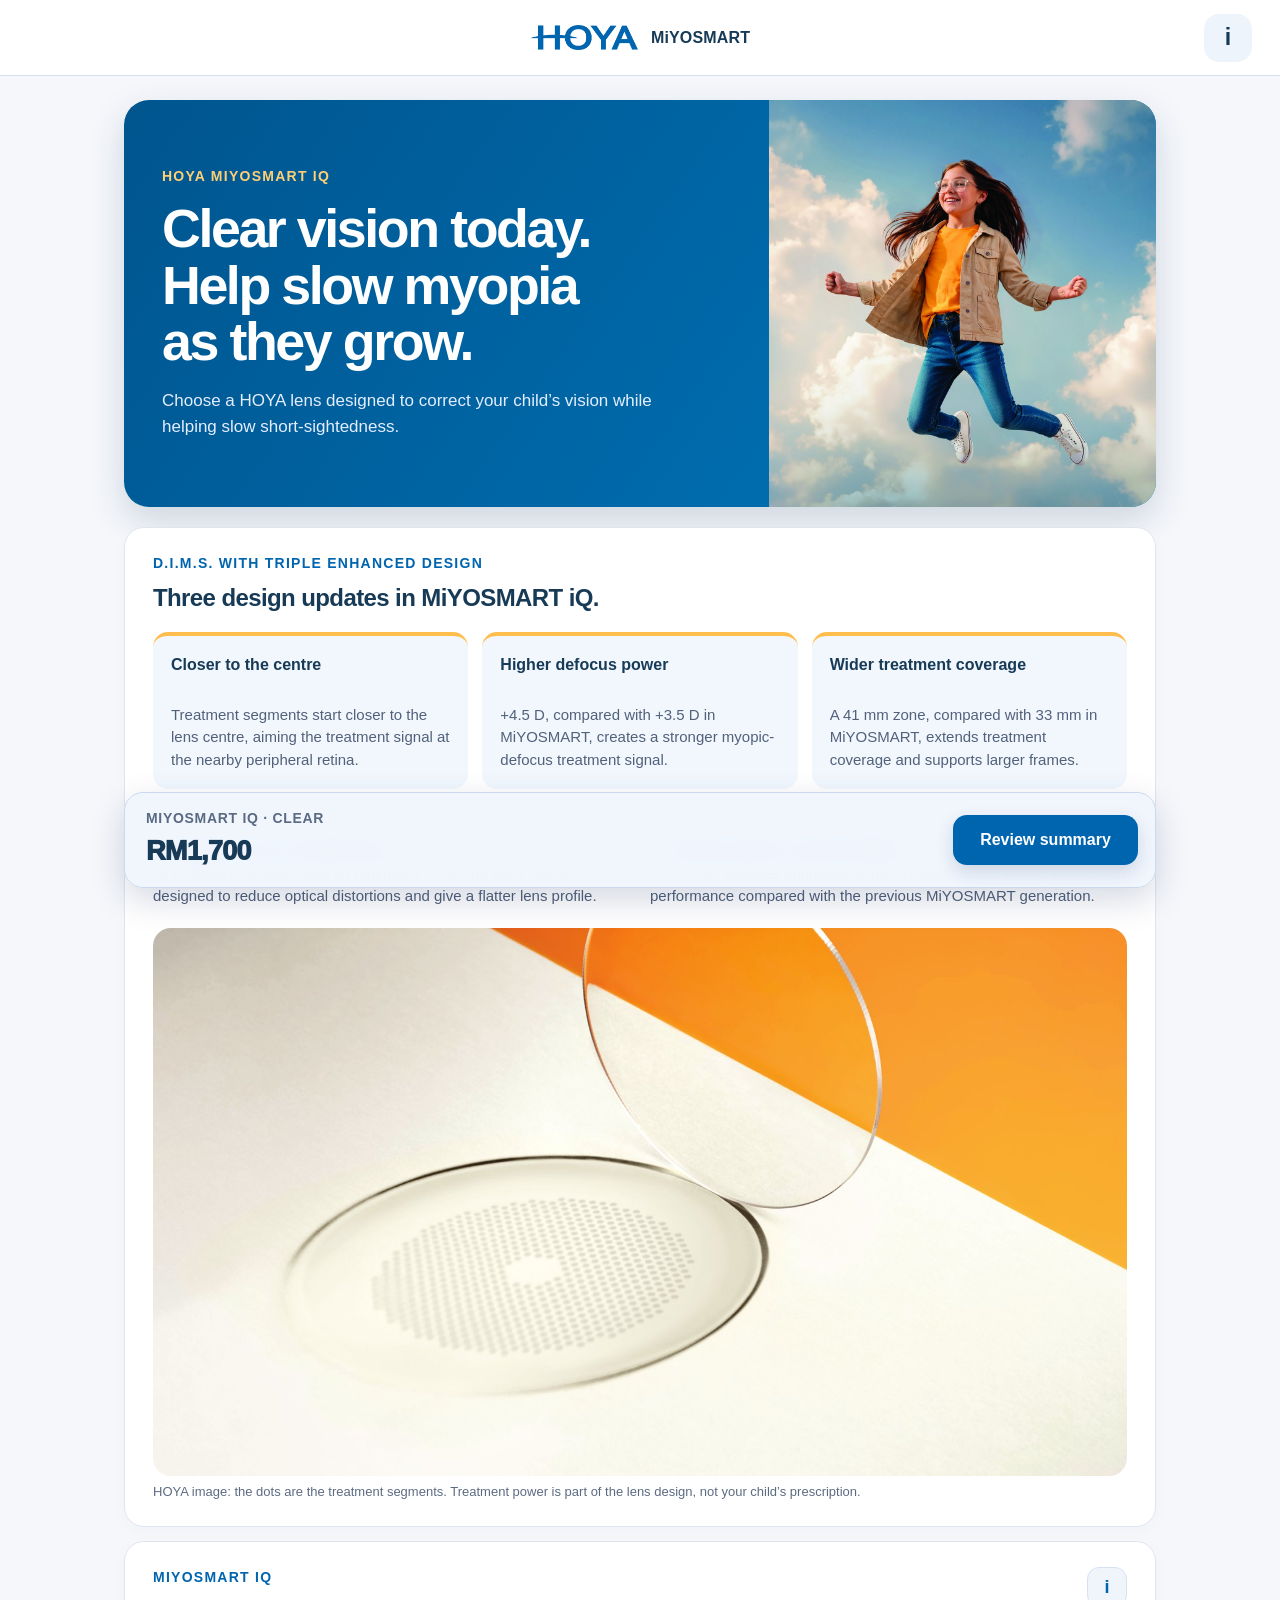
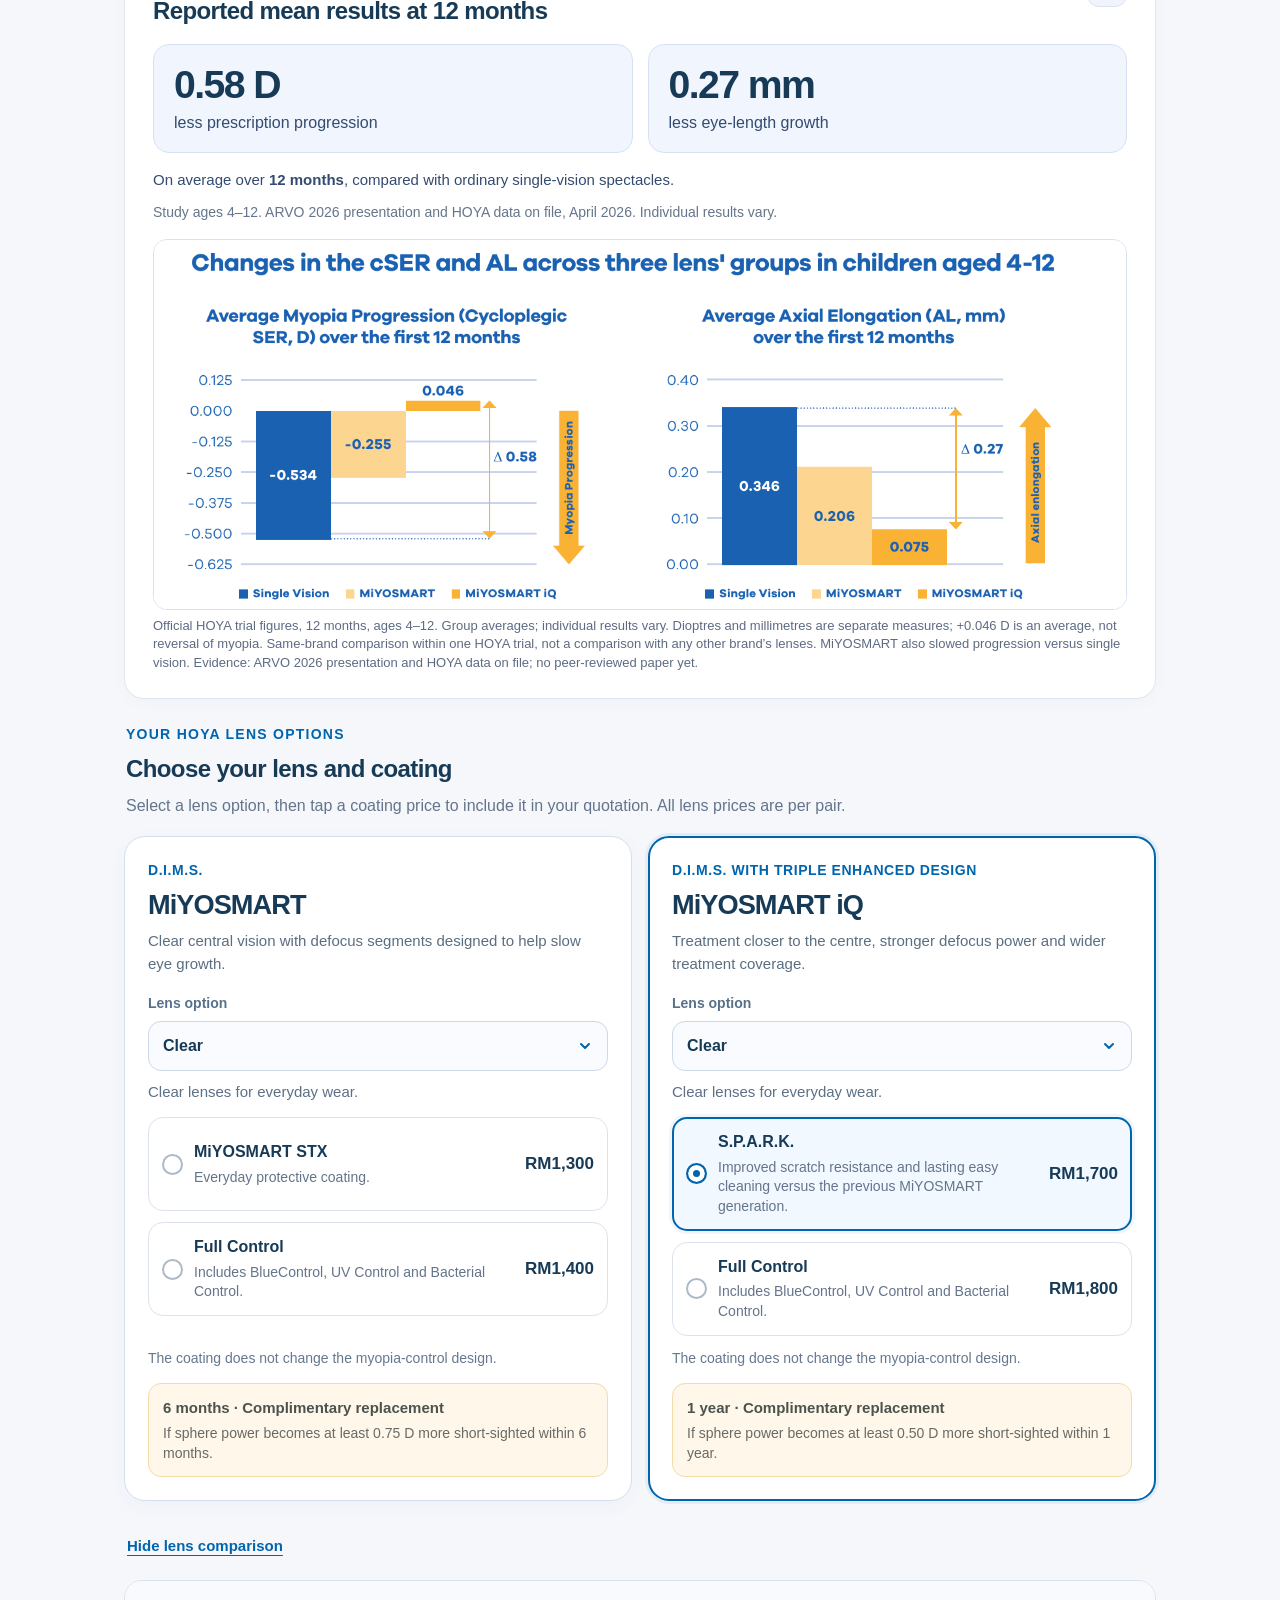
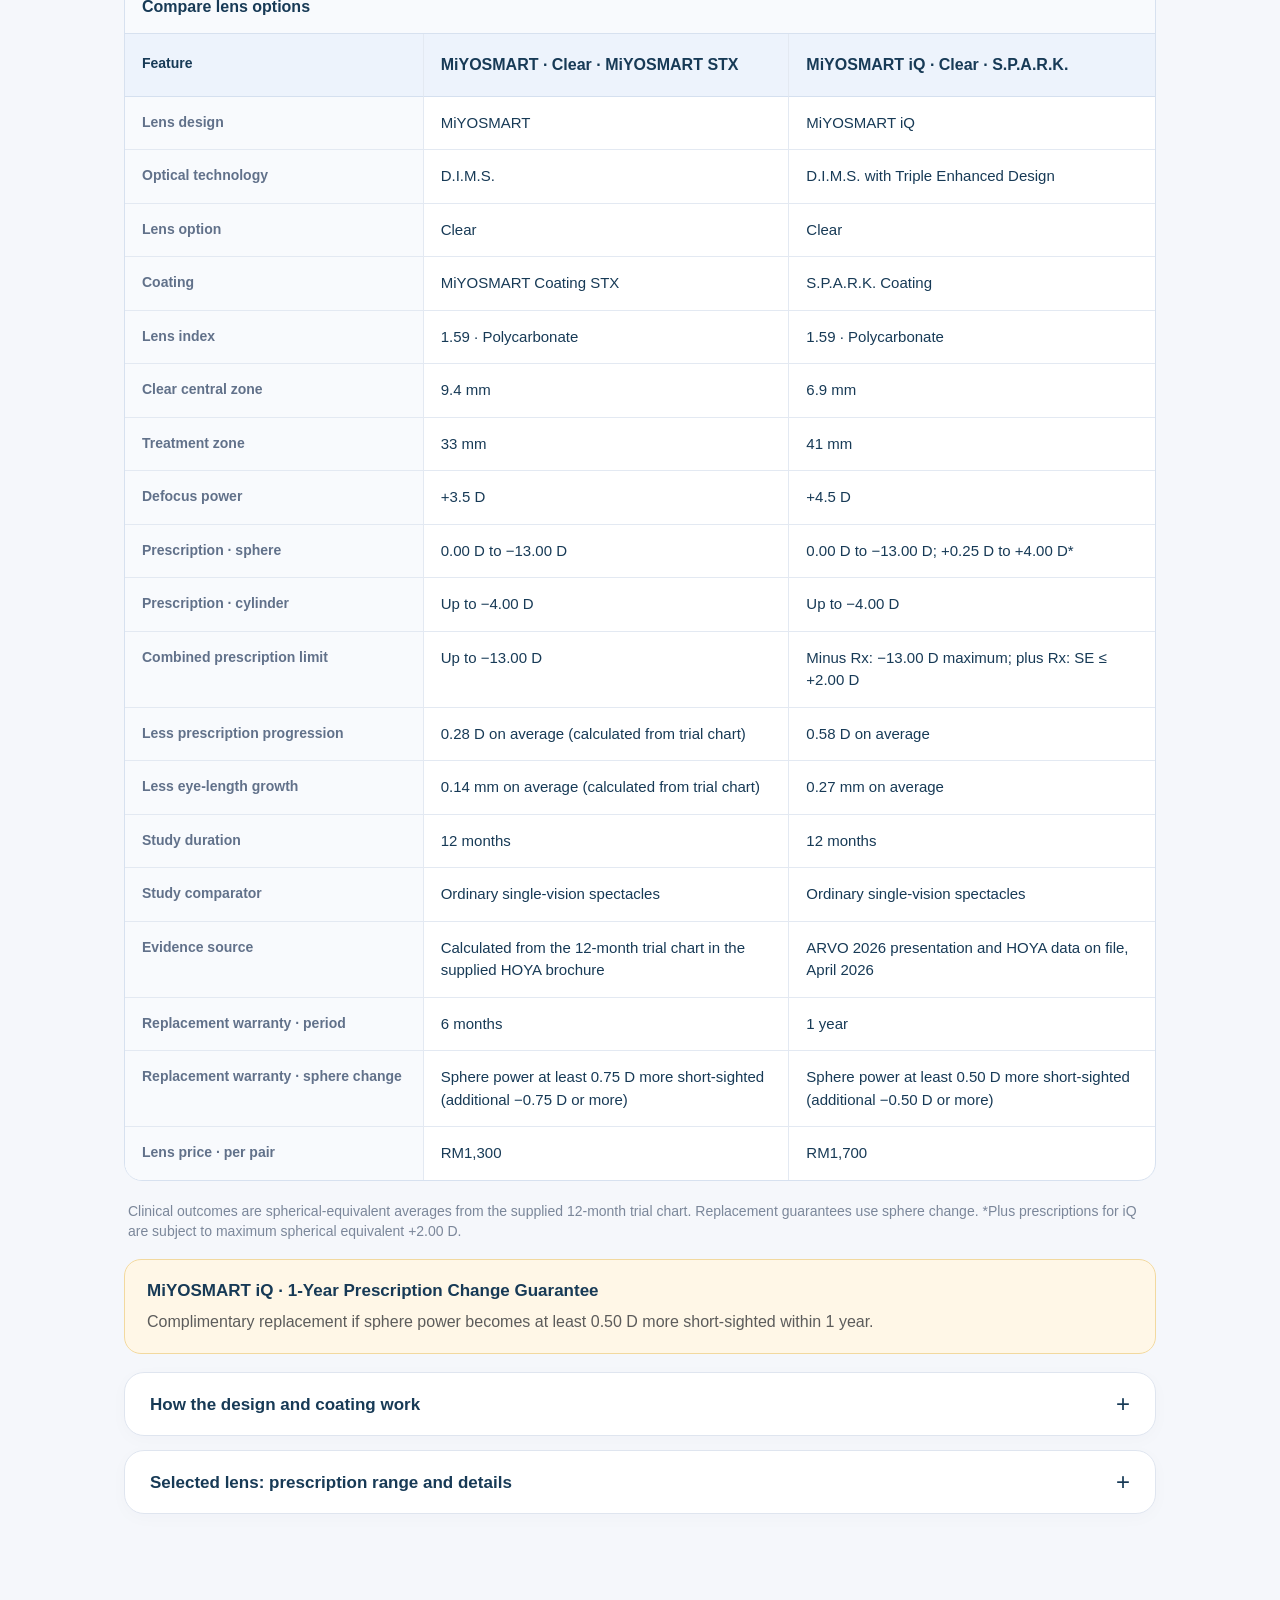
==== catalogues/hoya/index.html @ 2d61957b "Add Maxiview myopia catalogue R1.13" ====
<!doctype html>
<html lang="en">
<head>
  <meta charset="utf-8">
  <meta name="viewport" content="width=device-width,initial-scale=1,viewport-fit=cover">
  <meta name="theme-color" content="#0065af">
  <meta name="hoya-catalogue-release" content="2026-11-21-r1.6">
  <title>HOYA MiYOSMART · Maxiview</title>
  <meta name="description" content="HOYA MiYOSMART and MiYOSMART iQ consultation catalogue, lens coatings, biometry follow-up and quotation labels at Maxiview Optometrist.">
  <link rel="icon" href="assets/hoya-logo.png">
  <link rel="stylesheet" href="styles.css">
  <link rel="stylesheet" href="design.css">
  <script defer src="catalogue-data.js"></script>
  <script defer src="comparison.js"></script>
  <script defer src="printer.js"></script>
  <script defer src="app.js"></script>
  <script defer src="../../bridge.js" data-brand="hoya"></script>
</head>
<body>
  <header class="topbar">
    <button id="homeButton" class="icon-button invisible" type="button" aria-label="Return to HOYA lens options" onclick="goHome()">‹</button>
    <div class="topbar-brand"><img class="brand-logo" src="assets/hoya-logo.png" alt="HOYA"><span>MiYOSMART</span></div>
    <button class="icon-button" type="button" aria-label="Product information" onclick="openInfo()">i</button>
  </header>
  <main id="app" class="app"></main>

  <div id="frameOverlay" class="overlay" role="dialog" aria-modal="true" aria-labelledby="frameTitle" onclick="overlayClick(event,'frameOverlay')">
    <div class="sheet">
      <div class="sheet-head">
        <div><h2 id="frameTitle">Frame</h2><p>Enter the frame amount.</p></div>
        <button class="close-button" type="button" aria-label="Close" onclick="closeOverlay('frameOverlay')">×</button>
      </div>
      <div id="frameDisplay" class="frame-display">RM 0</div>
      <div class="keypad" aria-label="Frame keypad">
        <button type="button" onclick="frameKey('1')">1</button><button type="button" onclick="frameKey('2')">2</button><button type="button" onclick="frameKey('3')">3</button>
        <button type="button" onclick="frameKey('4')">4</button><button type="button" onclick="frameKey('5')">5</button><button type="button" onclick="frameKey('6')">6</button>
        <button type="button" onclick="frameKey('7')">7</button><button type="button" onclick="frameKey('8')">8</button><button type="button" onclick="frameKey('9')">9</button>
        <button type="button" onclick="frameKey('clear')">Clear</button><button type="button" onclick="frameKey('0')">0</button><button type="button" onclick="frameKey('back')">⌫</button>
      </div>
      <div class="sheet-actions">
        <button class="secondary-button" type="button" onclick="closeOverlay('frameOverlay')">Cancel</button>
        <button class="primary-button" type="button" onclick="confirmFrame()">Add frame</button>
      </div>
    </div>
  </div>

  <div id="infoOverlay" class="overlay" role="dialog" aria-modal="true" aria-labelledby="infoTitle" onclick="overlayClick(event,'infoOverlay')">
    <div class="sheet">
      <div class="sheet-head"><div><h2 id="infoTitle">About HOYA MiYOSMART</h2><p>Lens design, evidence and replacement terms.</p></div><button class="close-button" type="button" aria-label="Close information" onclick="closeOverlay('infoOverlay')">×</button></div>
      <div class="brochure-section" aria-label="Brochures and references">
        <p class="evidence-links"><a href="assets/hoya-clinical-evidence.pdf" target="_blank" rel="noopener">View HOYA clinical summary and references</a></p>
        <p class="evidence-links"><a href="assets/hoya-original-brochure.pdf" target="_blank" rel="noopener">Original HOYA trade brochure</a></p>
      </div>
      <div class="info-list">
        <div class="info-item"><strong>MiYOSMART iQ: 12-month results</strong>0.58 D less prescription progression and 0.27 mm less eye-length growth on average versus ordinary single-vision spectacles. Prescription progression was measured as cycloplegic spherical equivalent. Study ages 4–12. Results presented at ARVO 2026; HOYA data on file, April 2026. Individual results vary.</div>
        <div class="info-item"><strong>Understanding the two outcomes</strong>Dioptres (D) describe the change in short-sighted prescription; millimetres (mm) describe how much the eye grew in length. These are different outcomes, rather than a single treatment score.</div>
        <div class="info-item"><strong>What the 9-in-10 result means</strong>HOYA reports that 9 in 10 children aged 4–12 showed no clinically relevant myopia progression over the first 12 months of iQ wear. The brochure defines clinically relevant progression as spherical-equivalent refraction becoming at least 0.50 D more short-sighted. This threshold does not mean zero change or that every child stopped progressing. Individual results vary.</div>
        <div class="info-item"><strong>About the evidence</strong>The supplied HOYA brochure cites conference presentations and HOYA data on file. It states that a peer-reviewed publication will follow. Long-term D.I.M.S. platform research is background evidence and is not automatically an iQ trial.</div>
        <div class="info-item"><strong>MiYOSMART: figures from the same trial chart</strong>The reported mean spherical-equivalent changes were −0.255 D with MiYOSMART versus −0.534 D with single vision. Axial elongation was 0.206 mm versus 0.346 mm. The comparison table shows calculated differences of 0.28 D and 0.14 mm, rounded from this chart.</div>
        <div class="info-item"><strong>Triple Enhanced Design in iQ</strong>Treatment closer to the centre is intended to deliver the myopic-defocus signal to the near-peripheral retina. Higher defocus power strengthens that optical signal, and a larger zone extends treatment coverage, including for larger frames. iQ has a 6.9 mm clear zone, 41 mm treatment zone and +4.5 D defocus power; MiYOSMART has 9.4 mm, 33 mm and +3.5 D respectively. Defocus power is a treatment-design feature, not the child’s prescription.</div>
        <div class="info-item"><strong>FreeForm back surface: vision and profile</strong>iQ has an optimized aspherical back-surface design shaped using FreeForm technology, intended to reduce optical aberrations and provide a flatter lens profile. HOYA reports up to 10% lower edge thickness compared with a standard spectacle lens in its April 2026 technical data. The size of the benefit depends on the lens and prescription; it is not a promise for every pair. FreeForm is included for iQ in the brochure’s availability table.</div>
        <div class="info-item"><strong>S.P.A.R.K.: coating test results</strong>HOYA reports 50% greater scratch resistance and 5× greater water resistance than the previous MiYOSMART generation, based on its technical testing. The brochure references S.P.A.R.K. technical results from May 2026 and the STX MiYOSMART Green PAR assessment from June 2025. These are coating test comparisons, not additional clinical myopia-control results.</div>
        <div class="info-item"><strong>Lasting easy cleaning</strong>The brochure describes easy-clean performance after simulated wiping equivalent to nearly three years of daily use. This is a technical durability test, not a three-year guarantee or a promise of scratch-proof lenses.</div>
        <div class="info-item"><strong>MiYOSMART: 6-month replacement guarantee</strong>Complimentary replacement if sphere power becomes at least 0.75 D more short-sighted within 6 months (an additional −0.75 D or more).</div>
        <div class="info-item"><strong>MiYOSMART iQ: 1-year replacement guarantee</strong>Complimentary replacement if sphere power becomes at least 0.50 D more short-sighted within 1 year (an additional −0.50 D or more).</div>
        <div class="info-item"><strong>Sphere is the replacement criterion</strong>These replacement terms refer to sphere power. The clinical trial outcomes use cycloplegic spherical equivalent, which is a different measurement.</div>
        <div class="info-item"><strong>Prescription availability</strong>Both families are 1.59 polycarbonate, cylinder up to −4.00 D. MiYOSMART Clear supports sphere 0.00 D to −13.00 D (combined limit −13.00 D); original Chameleon and Sunbird support 0.00 D to −10.00 D (combined limit −10.00 D). iQ Clear and Chameleon support 0.00 D to −13.00 D (combined limit −13.00 D), plus +0.25 D to +4.00 D sphere subject to maximum spherical equivalent +2.00 D. Availability is confirmed when ordering.</div>
        <div class="info-item"><strong>Who it is for</strong>The iQ study included children from age four; suitability is confirmed individually by your optometrist.</div>
      </div>
      <p class="disclaimer">Myopia-control lenses help slow progression. Individual results vary. Your optometrist will confirm suitability and monitor progress.</p>
    </div>
  </div>

  <div id="printOverlay" class="overlay" role="dialog" aria-modal="true" aria-labelledby="printTitle" onclick="overlayClick(event,'printOverlay')">
    <div class="sheet print-sheet">
      <div class="sheet-head"><div><h2 id="printTitle">Print labels</h2><p>Preview your selected HOYA package.</p></div><button class="close-button" type="button" aria-label="Close print preview" onclick="closeOverlay('printOverlay')">×</button></div>
      <div id="printStatus" class="print-status" data-state="idle" role="status" aria-live="polite"><span class="print-status-dot" aria-hidden="true"></span><span class="print-status-text">Ready to connect to D520BT-Z</span></div>
      <section class="print-label-card"><h3>Quotation</h3><div id="labelPreview"></div><button id="printQuotationButton" class="primary-button print-action-button" type="button" onclick="printToD520('quotation')">Print Label</button></section>
      <section class="print-label-card"><h3>Replacement guarantee</h3><div id="warrantyPreview"></div><button id="printWarrantyButton" class="primary-button print-action-button" type="button" onclick="printToD520('warranty')">Print Guarantee</button></section>
      <section class="print-label-card"><h3>Follow-up booklet label</h3><div id="bookletPreview"></div><button id="printBookletButton" class="primary-button print-action-button" type="button" onclick="printToD520('booklet')">Print Booklet Label</button></section>
      <section class="print-label-card"><h3>Biometry follow-up extension</h3><div id="biometryExtensionPreview"></div><button id="printBiometryExtensionButton" class="primary-button print-action-button" type="button" onclick="printToD520('extension')">Print Biometry Follow-up Extension</button></section>
    </div>
  </div>

  <div id="toast" class="toast" role="status" aria-live="polite"></div>

  </body>
</html>
---- catalogues/hoya/styles.css ----
:root{
      --bg:#f7f9fc;
      --card:#fff;
      --ink:#071b52;
      --text:#111827;
      --muted:#64748b;
      --line:#e5e7eb;
      --blue:#0b2a66;
      --ios:#1266d6;
      --teal:#009ca6;
      --teal-soft:#eaf8f8;
      --total:#f1f6fd;
      --total-border:#c9d9ee;
      --shadow:0 10px 34px rgba(7,27,82,.08);
      --safe-bottom:max(18px,env(safe-area-inset-bottom));
    }
    *{box-sizing:border-box}
    html{font-size:16px;-webkit-tap-highlight-color:transparent}
    body{
      margin:0;
      min-height:100vh;
      background:var(--bg);
      color:var(--text);
      font-family:-apple-system,BlinkMacSystemFont,"Segoe UI",Roboto,Arial,sans-serif;
      -webkit-font-smoothing:antialiased;
    }
    button,input{font:inherit}
    button{cursor:pointer}
    a{color:var(--ios)}
    .topbar{
      position:sticky;
      top:0;
      z-index:30;
      min-height:78px;
      display:grid;
      grid-template-columns:70px 1fr 70px;
      align-items:center;
      padding:10px max(22px,env(safe-area-inset-right)) 10px max(22px,env(safe-area-inset-left));
      background:rgba(255,255,255,.94);
      border-bottom:1px solid rgba(201,217,238,.8);
      backdrop-filter:blur(18px);
    }
    .topbar-center{text-align:center;line-height:1.15}
    .brand-title{font-size:1.05rem;font-weight:900;letter-spacing:.13em;color:var(--ink)}
    .brand-sub{font-size:.72rem;font-weight:800;letter-spacing:.14em;color:var(--teal);margin-top:4px}
    .icon-button{
      width:48px;height:48px;border:0;border-radius:15px;background:#eef4fb;color:var(--ink);
      font-size:1.45rem;font-weight:800;display:flex;align-items:center;justify-content:center;
    }
    .icon-button:active{transform:scale(.97);background:#e4edf8}
    .icon-button.invisible{visibility:hidden}
    .app{
      width:min(1080px,100%);
      margin:0 auto;
      padding:26px 24px calc(120px + var(--safe-bottom));
    }
    .screen{animation:screenIn .2s ease both}
    @keyframes screenIn{from{opacity:0;transform:translateY(7px)}to{opacity:1;transform:none}}
    .hero{
      position:relative;
      min-height:230px;
      overflow:hidden;
      border-radius:26px;
      margin-bottom:20px;
      color:#fff;
      background:#063b65 url("assets/hoya-clear.jpg") center 57%/cover no-repeat;
      box-shadow:0 14px 36px rgba(3,44,81,.18);
    }
    .hero::after{content:"";position:absolute;inset:0;background:transparent;pointer-events:none}
    .hero-copy{position:relative;z-index:1;width:min(580px,70%);padding:24px 28px}
    .hero .eyebrow{display:inline-flex;padding:8px 11px;border-radius:999px;background:rgba(255,255,255,.94);color:var(--ink);box-shadow:0 5px 16px rgba(7,27,82,.1)}
    .eyebrow{font-size:.8rem;font-weight:900;letter-spacing:.16em;text-transform:uppercase;color:#8ee5e2}
    .hero h1{font-size:clamp(2rem,5vw,3.4rem);line-height:1.02;margin:10px 0 12px;letter-spacing:-.035em}
    .hero p{font-size:1.06rem;line-height:1.45;margin:0;color:rgba(255,255,255,.9)}
    .hero-badge{
      display:inline-flex;align-items:center;gap:8px;margin-top:20px;padding:9px 13px;
      border-radius:999px;background:rgba(255,255,255,.14);border:1px solid rgba(255,255,255,.25);
      font-size:.84rem;font-weight:800;
    }
    .catalogue-hero{
      min-height:310px;display:grid;grid-template-columns:minmax(0,1.18fr) minmax(330px,.82fr);
      overflow:hidden;border-radius:26px;margin-bottom:24px;background:linear-gradient(135deg,#071b52 0%,#087d8b 112%);
      box-shadow:0 14px 36px rgba(3,44,81,.16);
    }
    .catalogue-hero-copy{padding:38px 40px;display:flex;flex-direction:column;justify-content:center;color:#fff}
    .catalogue-hero-copy .eyebrow{color:#9be8e4}
    .catalogue-hero-copy h1{font-size:clamp(2.45rem,4.7vw,3.7rem);line-height:.98;letter-spacing:-.05em;margin:12px 0 15px}
    .catalogue-hero-copy p{font-size:1.05rem;line-height:1.45;color:rgba(255,255,255,.86);margin:0;max-width:34rem}
    .catalogue-hero-photo{width:100%;height:100%;min-height:310px;display:block;object-fit:cover;object-position:center 52%}
    .section-kicker{font-size:.82rem;font-weight:900;letter-spacing:.13em;text-transform:uppercase;color:var(--teal);margin:26px 2px 10px}
    .section-heading{display:flex;align-items:flex-end;justify-content:space-between;gap:18px;margin:0 2px 14px}
    .section-heading h2{font-size:1.62rem;color:var(--ink);margin:0;letter-spacing:-.025em}
    .section-heading p{margin:3px 0 0;color:var(--muted);line-height:1.4}
    .compare-link{
      border:1px solid #cad8ea;background:#fff;color:var(--ink);border-radius:13px;padding:11px 16px;
      font-weight:850;white-space:nowrap;
    }
    .compare-link:active{background:#eef5ff}
    .product-grid{display:grid;grid-template-columns:repeat(2,minmax(0,1fr));gap:16px}
    .product-card{
      position:relative;min-height:310px;text-align:left;border:1px solid var(--line);border-radius:23px;
      padding:26px;background:#fff;overflow:hidden;box-shadow:0 7px 25px rgba(7,27,82,.05);cursor:pointer;
      transition:transform .18s ease,box-shadow .18s ease,border-color .18s ease;
    }
    .product-card:hover{transform:translateY(-2px);box-shadow:var(--shadow);border-color:#c8d7ea}
    .product-card:active{transform:scale(.992)}
    .product-card.next{
      background:linear-gradient(145deg,#082459 0%,#0b3d7b 60%,#086d80 120%);
      color:#fff;border-color:#153e78;
    }
    .product-top{display:flex;justify-content:space-between;align-items:flex-start;gap:16px}
    .tech-pill{
      display:inline-flex;border-radius:999px;padding:7px 10px;background:var(--teal-soft);color:#007e87;
      font-size:.75rem;font-weight:900;letter-spacing:.1em;
    }
    .next .tech-pill{background:rgba(119,227,225,.14);color:#a4f2ed;border:1px solid rgba(164,242,237,.18)}
    .lens-orbit{position:relative;width:86px;height:86px;border:1px solid rgba(0,156,166,.35);border-radius:50%;flex:0 0 auto}
    .lens-orbit::before,.lens-orbit::after{content:"";position:absolute;border-radius:50%;border:1px solid rgba(0,156,166,.3)}
    .lens-orbit::before{inset:12px}.lens-orbit::after{inset:25px;background:radial-gradient(circle,#00a8b2 0 5px,transparent 6px)}
    .lens-orbit i{position:absolute;width:8px;height:8px;border-radius:50%;background:#ff6f80;box-shadow:36px 3px 0 #49cbd0,-28px 30px 0 #7cdade,38px 54px 0 #ff8c9a;left:16px;top:7px}
    .next .lens-orbit,.next .lens-orbit::before{border-color:rgba(151,236,235,.38)}
    .product-name{font-size:clamp(2rem,4.5vw,3.05rem);line-height:.96;margin:24px 0 7px;color:var(--ink);letter-spacing:-.05em}
    .next .product-name{color:#fff}
    .product-tagline{font-size:1rem;line-height:1.42;color:var(--muted);min-height:45px}
    .next .product-tagline{color:rgba(255,255,255,.78)}
    .stat-chips{display:flex;flex-wrap:wrap;gap:7px;margin-top:18px}
    .stat-chip{font-size:.78rem;font-weight:800;padding:7px 10px;background:#f1f5fa;color:#31415f;border-radius:999px}
    .next .stat-chip{background:rgba(255,255,255,.1);color:#eefbff;border:1px solid rgba(255,255,255,.12)}
    .product-bottom{display:flex;align-items:flex-end;justify-content:space-between;gap:14px;margin-top:23px}
    .from-label{font-size:.72rem;color:var(--muted);font-weight:800;text-transform:uppercase;letter-spacing:.09em}
    .next .from-label{color:rgba(255,255,255,.58)}
    .from-price{font-size:1.48rem;font-weight:900;color:var(--ink);margin-top:2px}
    .next .from-price{color:#fff}
    .card-arrow{
      width:44px;height:44px;border-radius:14px;background:#edf4fd;color:var(--ios);display:flex;
      align-items:center;justify-content:center;font-size:1.35rem;font-weight:900;
    }
    .next .card-arrow{background:rgba(255,255,255,.13);color:#fff}
    .quiet-note{margin:17px 4px 0;color:#7b879a;font-size:.82rem;line-height:1.45}
    .compare-note{margin-bottom:18px}
    .page-head{display:flex;align-items:flex-start;justify-content:space-between;gap:18px;margin:2px 2px 18px}
    .page-head h1{font-size:2rem;line-height:1.08;margin:0;color:var(--ink);letter-spacing:-.035em}
    .page-head p{margin:7px 0 0;color:var(--muted);line-height:1.45}
    .panel{background:var(--card);border:1px solid var(--line);border-radius:20px;padding:25px 28px;margin-bottom:14px}
    .panel-title{font-size:1.12rem;font-weight:900;color:var(--ink);margin:0}
    .panel-sub{font-size:.9rem;color:var(--muted);margin:5px 0 0;line-height:1.42}
    .compare-grid{display:grid;grid-template-columns:repeat(2,minmax(0,1fr));gap:16px;align-items:stretch}
    .compare-card{
      display:flex;flex-direction:column;background:#fff;border:1px solid var(--line);border-radius:22px;
      overflow:hidden;box-shadow:0 7px 24px rgba(7,27,82,.05);transition:border-color .16s ease,box-shadow .16s ease;
    }
    .compare-card.selected{border-color:#8ab5ed;box-shadow:0 0 0 3px rgba(18,102,214,.08),0 9px 28px rgba(7,27,82,.09)}
    .compare-card-head{
      min-height:136px;padding:25px;color:#fff;background:linear-gradient(135deg,#057f88,#11aab1);
      display:flex;flex-direction:column;justify-content:flex-end;
    }
    .compare-card-head.next{background:linear-gradient(135deg,#08265e,#0d5991)}
    .compare-card-head .eyebrow{color:rgba(255,255,255,.72)}
    .compare-card-head h2{font-size:clamp(1.95rem,4vw,2.25rem);line-height:1;letter-spacing:-.04em;margin:7px 0 0;white-space:nowrap}
    .compare-card-body{display:flex;flex:1;flex-direction:column;padding:8px 25px 24px}
    .fact-row{display:flex;justify-content:space-between;gap:20px;padding:17px 0;border-bottom:1px solid #edf0f4;align-items:flex-start}
    .fact-lenslets{min-height:88px}
    .fact-rings{min-height:64px}
    .fact-design{min-height:150px}
    .fact-row:last-child{border-bottom:0}
    .fact-label{color:var(--muted);font-size:.87rem;font-weight:750}
    .fact-value{text-align:right;color:var(--ink);font-weight:900;line-height:1.35;max-width:62%}
    .efficacy-box{margin:16px 0 2px;border-radius:17px;background:var(--total);border:1px solid var(--total-border);padding:17px}
    .efficacy-value{font-size:1.18rem;line-height:1.35;color:var(--ink);font-weight:900}
    .study-link{display:inline-flex;margin-top:10px;font-weight:850;text-decoration:none}
    .study-link:hover{text-decoration:underline}
    .bundle-section{margin-top:auto;padding-top:20px}
    .bundle-heading{display:flex;align-items:flex-end;justify-content:space-between;gap:12px}
    .bundle-title{font-size:.94rem;font-weight:900;color:var(--ink)}
    .bundle-note{font-size:.72rem;font-weight:800;color:var(--muted);white-space:nowrap}
    .bundle-options{display:grid;gap:10px;margin-top:11px}
    .bundle-option{
      width:100%;min-height:76px;border:1px solid #dce3ec;background:#fff;border-radius:15px;padding:12px 13px;
      display:grid;grid-template-columns:22px 1fr auto;align-items:center;gap:10px;text-align:left;color:var(--text);
      transition:border-color .16s ease,box-shadow .16s ease,background .16s ease;
    }
    .bundle-option.selected{border:2px solid var(--ios);padding:11px 12px;background:#f7fbff;box-shadow:0 0 0 3px rgba(18,102,214,.07)}
    .bundle-radio{width:21px;height:21px;border-radius:50%;border:2px solid #aeb9c8;background:#fff}
    .bundle-option.selected .bundle-radio{border-color:var(--ios);background:var(--ios);box-shadow:inset 0 0 0 5px #fff}
    .bundle-name{display:block;font-size:.92rem;font-weight:900;color:var(--ink)}
    .bundle-copy{display:block;font-size:.72rem;line-height:1.35;color:var(--muted);margin-top:3px}
    .bundle-price{font-size:1rem;font-weight:950;color:var(--ink);white-space:nowrap}
    .primary-button,.secondary-button{
      border:0;border-radius:14px;min-height:50px;padding:13px 22px;font-weight:900;font-size:1rem;
    }
    .primary-button{background:var(--blue);color:#fff;box-shadow:0 7px 18px rgba(11,42,102,.16)}
    .primary-button:active{transform:scale(.985);background:#071f51}
    .secondary-button{background:#edf3fa;color:var(--ink)}
    .wide-button{width:100%}
    .comparison-actions{display:grid;grid-template-columns:repeat(2,minmax(0,1fr));gap:16px;margin-top:16px}
    .product-switch{display:inline-grid;grid-template-columns:1fr 1fr;gap:4px;background:#eaf0f7;padding:4px;border-radius:14px}
    .product-switch button{border:0;background:transparent;color:#536179;border-radius:11px;padding:9px 13px;font-size:.82rem;font-weight:850}
    .product-switch button.active{background:#fff;color:var(--ink);box-shadow:0 2px 8px rgba(7,27,82,.08)}
    .config-banner{
      position:relative;overflow:hidden;border-radius:23px;margin-bottom:14px;padding:27px 30px;color:#fff;
      background:linear-gradient(135deg,#057d86,#0ba8ae);box-shadow:0 10px 28px rgba(0,125,134,.14);
    }
    .config-banner.next{background:linear-gradient(135deg,#081f54,#0b4f88)}
    .config-banner::after{
      content:"";position:absolute;right:-50px;top:-75px;width:260px;height:260px;border-radius:50%;
      border:1px solid rgba(255,255,255,.23);box-shadow:0 0 0 34px rgba(255,255,255,.05),0 0 0 70px rgba(255,255,255,.04);
    }
    .config-banner>*{position:relative;z-index:1}
    .config-banner h1{font-size:clamp(2.55rem,6vw,4.7rem);line-height:.93;letter-spacing:-.055em;margin:9px 0 10px}
    .banner-facts{display:flex;flex-wrap:wrap;gap:8px;margin-top:18px}
    .banner-fact{padding:8px 11px;border-radius:999px;background:rgba(255,255,255,.13);border:1px solid rgba(255,255,255,.14);font-size:.79rem;font-weight:850}
    .option-grid{display:grid;grid-template-columns:repeat(2,minmax(0,1fr));gap:12px;margin-top:18px}
    .option-card{
      position:relative;border:1px solid #dce3ec;background:#fff;border-radius:17px;padding:18px;text-align:left;
      min-height:132px;color:var(--text);transition:border-color .16s ease,box-shadow .16s ease,background .16s ease;
    }
    .option-card.selected{border:2px solid var(--ios);padding:17px;background:#f7fbff;box-shadow:0 0 0 3px rgba(18,102,214,.07)}
    .option-card .check{
      position:absolute;right:15px;top:15px;width:23px;height:23px;border-radius:50%;border:2px solid #aeb9c8;background:#fff;
    }
    .option-card.selected .check{border-color:var(--ios);background:var(--ios);box-shadow:inset 0 0 0 5px #fff}
    .option-name{font-size:1.03rem;font-weight:900;color:var(--ink);padding-right:30px}
    .option-copy{font-size:.84rem;color:var(--muted);line-height:1.4;margin-top:8px}
    .option-price{font-size:1.2rem;font-weight:900;color:var(--ink);margin-top:13px}
    .row-action{
      width:100%;border:0;background:transparent;padding:0;display:grid;grid-template-columns:1fr auto;
      align-items:center;gap:18px;text-align:left;color:inherit;
    }
    .row-label{font-size:1.08rem;line-height:1.3;font-weight:800;color:#52617a}
    .row-sub{font-size:.84rem;color:var(--muted);margin-top:4px}
    .row-value{font-size:1.05rem;line-height:1.3;font-weight:800;color:var(--ink);white-space:nowrap}
    .frame-hold{position:relative;overflow:hidden;user-select:none;-webkit-user-select:none}
    .frame-hold::after{content:"";position:absolute;left:0;right:100%;bottom:0;height:3px;background:var(--ios);border-radius:999px}
    .frame-hold.pressing::after{right:0;transition:right .85s linear}
    .frame-clear{border:0;background:#f0f3f7;color:#64748b;border-radius:10px;padding:7px 10px;font-size:.8rem;font-weight:850;margin-left:8px}
    .bio-heading-wrap{display:flex;align-items:center;justify-content:space-between;gap:16px}
    .bio-title{
      position:relative;overflow:hidden;border:0;background:transparent;padding:2px 0;text-align:left;color:#52617a;
      font:inherit;font-size:1.08rem;line-height:1.3;font-weight:800;letter-spacing:0;user-select:none;-webkit-user-select:none;
    }
    .bio-title::after{
      content:"";position:absolute;left:0;right:100%;bottom:0;height:3px;background:var(--ios);border-radius:999px;
    }
    .bio-title.pressing::after{right:0;transition:right .85s linear}
    .hold-hint{font-size:.76rem;color:#7d899a;font-weight:750;text-align:right}
    .follow-list{margin-top:10px;border-top:1px solid #edf0f4}
    .follow-row{
      width:100%;border:0;background:transparent;display:grid;grid-template-columns:24px 1fr auto;gap:10px;
      align-items:center;padding:11px 0;border-bottom:1px solid #edf0f4;text-align:left;color:inherit;
    }
    .follow-row:last-child{border-bottom:0}
    .tick{width:20px;height:20px;border-radius:6px;border:2px solid #aeb9c8;background:#fff;display:flex;align-items:center;justify-content:center;color:#fff;font-size:.7rem;font-weight:850}
    .follow-row.selected .tick{background:var(--ios);border-color:var(--ios)}
    .follow-name{font-size:.9rem;line-height:1.3;font-weight:700;color:#33415a}
    .follow-status{font-size:1.05rem;line-height:1.3;font-weight:800;color:var(--ink);text-align:right}
    .complimentary-stack{display:flex;flex-direction:column;align-items:flex-end;gap:4px}
    .complimentary-stack s{font-size:.79rem;color:#8b96a7}
    .complimentary-pill{display:inline-flex;border-radius:999px;padding:5px 8px;background:#e7f1ff;color:#0b5bd3;font-size:.68rem;font-weight:950;letter-spacing:.035em}
    .sticky-total{
      position:sticky;bottom:max(12px,var(--safe-bottom));z-index:20;display:grid;grid-template-columns:1fr auto;
      gap:18px;align-items:center;background:rgba(241,246,253,.96);border:1px solid var(--total-border);
      border-radius:20px;padding:15px 17px 15px 21px;box-shadow:0 12px 34px rgba(7,27,82,.17);backdrop-filter:blur(16px);
      margin-top:16px;
    }
    .total-label{font-size:.78rem;font-weight:900;letter-spacing:.08em;text-transform:uppercase;color:#5a6a82}
    .total-value{font-size:1.7rem;font-weight:950;letter-spacing:-.03em;color:var(--ink);margin-top:2px}
    .sticky-total .primary-button{min-width:185px}
    .summary-card{background:#fff;border:1px solid var(--line);border-radius:23px;overflow:hidden;box-shadow:var(--shadow)}
    .summary-hero{padding:28px 30px;color:#fff;background:linear-gradient(135deg,#057d86,#0ba8ae)}
    .summary-hero.next{background:linear-gradient(135deg,#081f54,#0b4f88)}
    .summary-hero h1{font-size:clamp(2.8rem,7vw,5.2rem);line-height:.91;letter-spacing:-.06em;margin:9px 0 5px}
    .summary-body{padding:8px 24px 16px}
    .summary-row{display:grid;grid-template-columns:1fr auto;gap:18px;padding:12px 0;border-bottom:1px solid #edf0f4;align-items:center}
    .summary-row:last-child{border-bottom:0}
    .summary-row-label{font-size:1.08rem;line-height:1.3;color:#52617a;font-weight:800}
    .summary-row-value{font-size:1.05rem;line-height:1.3;text-align:right;color:var(--ink);font-weight:800}
    .summary-grand{
      margin:18px 0 0;padding:20px 22px;border:1px solid var(--total-border);border-radius:18px;background:var(--total);
      display:flex;justify-content:space-between;align-items:center;color:var(--ink);
    }
    .summary-grand span:first-child{font-weight:850}
    .summary-grand strong{font-size:2rem;letter-spacing:-.035em}
    .summary-controls{margin-top:10px}
    .summary-controls .panel{padding:16px 24px;margin-bottom:10px}
    .summary-controls .panel:last-child{margin-bottom:0}
    .summary-card .row-sub{font-size:.98rem;line-height:1.3;margin-top:5px;color:#66758d}
    .summary-total{margin-top:14px}
    .summary-actions{display:grid;grid-template-columns:1fr 1.3fr;gap:12px;margin-top:15px}
    .overlay{
      display:none;position:fixed;inset:0;z-index:100;background:rgba(5,18,44,.38);padding:24px;
      align-items:center;justify-content:center;backdrop-filter:blur(4px);
    }
    .overlay.open{display:flex}
    .sheet{
      width:min(560px,100%);max-height:min(90vh,900px);overflow:auto;background:#fff;border-radius:24px;padding:24px;
      box-shadow:0 24px 70px rgba(5,18,44,.28);
    }
    .sheet-head{display:flex;justify-content:space-between;align-items:flex-start;gap:16px;margin-bottom:18px}
    .sheet-head h2{font-size:1.45rem;color:var(--ink);margin:0}
    .sheet-head p{margin:5px 0 0;color:var(--muted);line-height:1.4}
    .close-button{border:0;background:#eef3f8;color:var(--ink);width:42px;height:42px;border-radius:13px;font-size:1.25rem;font-weight:900}
    .frame-display{background:#f4f7fb;border:1px solid #dce3ec;border-radius:16px;padding:18px;text-align:right;font-size:2rem;font-weight:950;color:var(--ink);margin-bottom:13px}
    .keypad{display:grid;grid-template-columns:repeat(3,1fr);gap:9px}
    .keypad button{border:0;border-radius:14px;min-height:58px;background:#f1f4f8;color:var(--ink);font-size:1.18rem;font-weight:900}
    .keypad button:active{transform:scale(.98);background:#e4ecf7}
    .sheet-actions{display:grid;grid-template-columns:1fr 1fr;gap:10px;margin-top:13px}
    .info-list{display:grid;gap:10px;margin-top:15px}
    .info-item{padding:14px 15px;background:#f5f8fc;border:1px solid #e1e7ef;border-radius:14px;line-height:1.4}
    .info-item strong{display:block;color:var(--ink);margin-bottom:3px}
    .disclaimer{font-size:.8rem;line-height:1.48;color:#6f7b8d;margin-top:16px}
    .label-preview-wrap{overflow-x:auto;padding:8px 0 18px}
    .label-preview-grid{display:flex;gap:16px;width:max-content;min-width:100%;justify-content:center}
    .label-preview{
      width:240px;height:360px;background:#fff;border:1px solid #d1d5db;box-shadow:0 10px 28px rgba(0,0,0,.12);
      padding:16px 15px;color:#000;font-family:Arial,sans-serif;display:flex;flex-direction:column;
    }
    .label-quotation{padding:0;overflow:hidden}
    .quotation-art{display:block;width:100%;height:100%;object-fit:contain;image-rendering:auto}
    .label-warranty{width:360px;height:240px;max-width:100%;padding:0;overflow:hidden}
    .guarantee-art{display:block;width:100%;height:100%;object-fit:contain;image-rendering:auto}
    .booklet-print-block{width:360px;max-width:100%;margin:22px auto 0;display:flex;flex-direction:column;gap:10px}
    .booklet-print-block .print-action-button{width:100%}
    .label-booklet{width:360px;height:240px;max-width:100%;padding:0;overflow:hidden}
    .booklet-art{display:block;width:100%;height:100%;object-fit:contain;image-rendering:auto}
    .print-status{
      display:flex;align-items:center;gap:10px;min-height:48px;margin-top:2px;padding:12px 14px;
      border:1px solid #dce3ec;border-radius:14px;background:#f5f8fc;color:#526075;font-size:.88rem;font-weight:850;
    }
    .print-status-dot{width:9px;height:9px;border-radius:50%;background:#8290a5;flex:0 0 auto}
    .print-status[data-state="busy"] .print-status-dot{background:#1676d2;animation:statusPulse 1s ease-in-out infinite}
    .print-status[data-state="success"]{color:#17633d;background:#eef9f3;border-color:#c6ead5}
    .print-status[data-state="success"] .print-status-dot{background:#1f9d61}
    .print-status[data-state="error"]{color:#9e2f2f;background:#fff3f3;border-color:#f0caca}
    .print-status[data-state="error"] .print-status-dot{background:#d64545}
    .print-action-button:disabled{opacity:.56;cursor:wait;transform:none}
    .print-sheet-head{justify-content:flex-end;margin-bottom:10px}
    @keyframes statusPulse{50%{opacity:.35;transform:scale(.75)}}
    .toast{
      position:fixed;left:50%;bottom:max(94px,calc(env(safe-area-inset-bottom) + 80px));z-index:150;
      transform:translate(-50%,15px);opacity:0;pointer-events:none;background:rgba(17,24,39,.95);color:#fff;
      padding:11px 16px;border-radius:999px;font-size:.86rem;font-weight:850;box-shadow:0 10px 28px rgba(0,0,0,.2);
      transition:opacity .18s ease,transform .18s ease;
    }
    .toast.show{opacity:1;transform:translate(-50%,0)}
    @media(max-width:760px){
      .app{padding:18px 14px calc(110px + var(--safe-bottom))}
      .topbar{grid-template-columns:54px 1fr 54px;padding-left:12px;padding-right:12px}
      .product-grid,.comparison-actions{grid-template-columns:1fr}
      .hero{min-height:238px}
      .hero-copy{width:86%;padding:27px 24px}
      .hero h1{font-size:2.25rem}
      .product-card{min-height:285px}
      .section-heading{align-items:flex-start;flex-direction:column}
      .compare-link{width:100%}
      .option-grid{grid-template-columns:1fr}
      .panel{padding:21px 19px}
      .page-head{flex-direction:column}
      .sticky-total{grid-template-columns:1fr auto;padding:13px 13px 13px 17px}
      .sticky-total .primary-button{min-width:0;padding-left:15px;padding-right:15px}
      .summary-actions{grid-template-columns:1fr}
      .summary-hero,.summary-body{padding-left:21px;padding-right:21px}
      .compare-card-head{min-height:124px}
      .catalogue-hero{grid-template-columns:minmax(0,1fr) minmax(255px,40%);min-height:270px}
      .catalogue-hero-copy{padding:28px 25px}
      .catalogue-hero-copy h1{font-size:2.2rem}
      .catalogue-hero-photo{min-height:270px}
    }
    @media(min-width:641px) and (max-width:900px){
      .fact-lenslets{min-height:108px}
      .fact-design{min-height:190px}
    }
    @media(max-width:640px){
      .compare-grid{grid-template-columns:1fr}
      .catalogue-hero{grid-template-columns:1fr}
      .catalogue-hero-photo{height:245px;min-height:245px;object-position:center 49%}
      .fact-lenslets,.fact-rings,.fact-design{min-height:0}
    }
    @media(max-width:440px){
      .brand-title{font-size:.9rem}.brand-sub{font-size:.63rem}
      .hero-copy{width:100%}
      .hero::after{background:transparent}
      .config-banner h1{font-size:2.8rem}
      .hold-hint{max-width:120px}
      .total-value{font-size:1.45rem}
    }
---- catalogues/hoya/design.css ----
/* MiYOSMART standalone catalogue: aligned, touch-friendly layout. */
:root{--bg:#f5f7fb;--ink:#173a56;--blue:#0065af;--ios:#0065af;--teal:#0065af;--teal-soft:#edf4ff;--line:#dfe5ef}
body{font-size:1rem;line-height:1.5}
button,a,input,summary{-webkit-tap-highlight-color:transparent}
button:focus-visible,a:focus-visible,summary:focus-visible,input:focus-visible{outline:3px solid #4a92e8;outline-offset:4px}
button{touch-action:manipulation}
.topbar{min-height:76px;grid-template-columns:54px minmax(0,1fr) 54px;padding-top:10px;padding-bottom:10px}
.topbar-brand{display:flex;gap:13px;align-items:center;justify-content:center;color:var(--ink);min-width:0}
.brand-logo{width:108px;height:32px;object-fit:contain;display:block;flex:0 0 auto}
.topbar-brand span{font-size:1rem;font-weight:800;line-height:1.2;letter-spacing:.01em}
.app{max-width:1080px;padding-top:24px}
.eyebrow,.section-kicker{font-size:.875rem;letter-spacing:.09em}
.catalogue-hero{grid-template-columns:minmax(0,1.25fr) minmax(0,.75fr);background:linear-gradient(125deg,#00558e,#0076bc);border-radius:25px;min-height:360px;margin-bottom:20px}
.catalogue-hero-copy{padding:34px 38px}
.catalogue-hero-copy .eyebrow{color:#ffcf76}
.catalogue-hero-copy h1{font-size:clamp(2.3rem,4.2vw,3.6rem);line-height:1.055;letter-spacing:-.045em;margin:13px 0 18px}
.catalogue-hero-copy p{font-size:1.0625rem;line-height:1.55;color:#e5eeff;max-width:34rem}
.catalogue-hero-photo{min-height:360px;max-height:470px;width:100%;height:100%;object-fit:cover;object-position:center 30%}
.panel{padding:25px 28px;border-color:var(--line);box-shadow:0 4px 18px rgba(7,27,82,.025)}
.panel h2,.coating-section h2,.mechanism-copy h2,.clinical-panel h2{font-size:1.5rem;line-height:1.22;letter-spacing:-.025em;color:var(--ink);margin:0 0 12px}
.panel p,.coating-section>p{font-size:1rem;line-height:1.5}
.mechanism-panel{display:grid;grid-template-columns:minmax(0,1fr) 250px;gap:26px;align-items:center}
.mechanism-points{display:grid;gap:18px;margin-top:20px}
.mechanism-points strong{font-size:1rem;color:var(--ink);display:block;line-height:1.4}
.mechanism-points p{margin:5px 0 0;color:#52617a;line-height:1.5}
.mechanism-copy .section-kicker,.coating-section .section-kicker{margin:0 0 9px}
.mechanism-image{width:100%;display:block;aspect-ratio:1;object-fit:cover;border-radius:18px;max-width:300px;justify-self:center}
.clinical-panel{background:#fff}
.clinical-heading{display:flex;gap:15px;align-items:flex-start;justify-content:space-between}
.clinical-heading h2{margin:0;align-self:center}
.clinical-heading .section-kicker{margin:0 0 8px}
.info-button{width:40px;height:40px;min-width:40px;border:1px solid #d7e2f1;background:#f0f5fc;color:var(--ios);border-radius:12px;font-size:1.125rem;font-weight:800;line-height:1}
.clinical-results{display:grid;grid-template-columns:repeat(2,minmax(0,1fr));gap:15px;margin:18px 0 16px}
.clinical-stat{border:1px solid #d6e2f4;background:#f1f6fe;border-radius:16px;padding:18px 20px;display:flex;flex-direction:column;gap:6px}
.clinical-stat strong{font-size:2.45rem;font-weight:900;line-height:1.1;letter-spacing:-.04em;color:var(--ink)}
.clinical-stat span{font-size:1rem;line-height:1.4;color:#334b70}
.clinical-context{font-size:.9375rem!important;line-height:1.5;color:#334b70;margin:0 0 10px}
.clinical-footnote{font-size:.875rem!important;line-height:1.5;color:#66758b;margin:0}
.clinical-footnote a{font-weight:700;text-underline-offset:3px}
.product-details{padding:0;overflow:hidden}
.product-details>summary{cursor:pointer;list-style:none;min-height:62px;padding:18px 25px;color:var(--ink);font-weight:800;font-size:1.0625rem;display:flex;align-items:center;justify-content:space-between;gap:14px}
.product-details>summary::-webkit-details-marker{display:none}
.product-details>summary::after{content:'+';font-size:1.5rem;font-weight:500;line-height:1;flex:0 0 auto}
.product-details[open]>summary::after{content:'−'}
.product-details[open]>summary{border-bottom:1px solid #e8edf5}
.spec-grid{display:grid;grid-template-columns:repeat(2,minmax(0,1fr));gap:0 25px;padding:4px 25px 18px;margin:0}
.spec-grid>div,.spec-grid>dl{min-width:0;margin:0;padding:14px 0;border-bottom:1px solid #e8edf5}
.spec-grid dt{font-size:.875rem;line-height:1.4;color:#66758b;font-weight:700}
.spec-grid dd{font-size:1rem;line-height:1.45;color:var(--ink);font-weight:750;margin:5px 0 0;overflow-wrap:anywhere}
.coating-section{margin:25px 0 0}
.coating-section>p{color:#5b6b82;margin:0 0 15px}
.option-grid{gap:14px;margin-top:16px;grid-template-columns:repeat(2,minmax(0,1fr));align-items:stretch}
.option-card{display:flex;flex-direction:column;min-width:0;min-height:215px;padding:22px;background:#fff;border-radius:19px;border-color:#d5deeb}
.option-card.selected{padding:21px;background:#f5f9ff;border-color:var(--ios)}
.option-card .check{right:18px;top:20px;width:22px;height:22px}
.option-card h3{font-size:1.2rem;line-height:1.3;color:var(--ink);letter-spacing:-.018em;margin:0 0 9px;padding-right:26px;min-height:2.6em;font-weight:850}
.option-family{display:block;font-size:.875rem;line-height:1.4;color:#58708e;font-weight:700;margin:0 0 4px;padding-right:20px}
.option-copy{font-size:.9375rem;line-height:1.5;color:#5a6a81;margin:0 0 17px}
.option-price{margin-top:auto;padding-top:14px;color:var(--ink);font-size:1.4rem;line-height:1.2;font-weight:900}
.option-price small{display:block;margin-top:5px;font-size:.875rem;line-height:1.35;font-weight:600;color:#66758b}
.coating-compare-button{min-height:46px;background:transparent;border:0;color:var(--ios);padding:12px 3px;font-size:.9375rem;font-weight:800;text-decoration:underline;text-underline-offset:4px}
.comparison-scroll{width:100%;overflow-x:auto;overscroll-behavior-inline:contain;border:1px solid #d7e1ef;border-radius:18px;margin:10px 0 20px;background:#fff;-webkit-overflow-scrolling:touch}
.comparison-table{border-collapse:separate;border-spacing:0;table-layout:fixed;width:100%;min-width:660px;color:var(--ink)}
.comparison-table caption{text-align:left;padding:15px 17px;font-size:1rem;line-height:1.4;font-weight:800;color:var(--ink);background:#f8fafd;border-bottom:1px solid #d7e1ef}
.comparison-table th,.comparison-table td{padding:15px 17px;vertical-align:top;text-align:left;font-size:.9375rem;line-height:1.5;overflow-wrap:anywhere;border-bottom:1px solid #e3e9f2;border-right:1px solid #e3e9f2}
.comparison-table thead th{background:#edf3fc;font-size:1rem;font-weight:850;padding-top:20px;padding-bottom:20px;line-height:1.35}
.comparison-table .row-heading,.comparison-table tbody th{width:29%;font-size:.875rem;font-weight:700;color:#61718a;background:#f8fafd}
.comparison-table thead .row-heading{background:#edf3fc;color:var(--ink)}
.comparison-table th:last-child,.comparison-table td:last-child{border-right:0}
.comparison-table tr:last-child th,.comparison-table tr:last-child td{border-bottom:0}
.comparison-table thead tr:last-child th{border-bottom:1px solid #d5e0ef}
.comparison-table td strong{font-weight:850}
.comparison-table td small{display:block;font-size:.875rem;line-height:1.45;color:#66758b;margin-top:5px}
.guarantee-panel{display:flex;flex-wrap:wrap;gap:7px 18px;align-items:baseline;background:#edf4ff;border:1px solid #cddff7;border-radius:17px;padding:19px 22px;margin:18px 0}
.guarantee-panel strong{font-size:1.0625rem;font-weight:850;line-height:1.4;color:var(--ink)}
.guarantee-panel span{font-size:1rem;line-height:1.5;color:#3d567b}
.quiet-note,.disclaimer,.panel-sub,.row-sub,.bundle-note,.bundle-copy,.hold-hint{font-size:.875rem;line-height:1.45}
.summary-hero,.summary-hero.next{background:linear-gradient(125deg,#00558e,#0076bc)}
.summary-hero .eyebrow{color:#ffcf76}
.summary-hero h1{font-size:clamp(2.4rem,6vw,4.5rem);line-height:1.02}
.summary-row-label,.row-label,.bio-title{font-size:1.0625rem;line-height:1.4}
.summary-row-value,.row-value,.follow-status{font-size:1.0625rem;line-height:1.4;font-weight:800}
.summary-card .row-sub{font-size:.9375rem;line-height:1.45}
.product-details>.quiet-note{margin:0;padding:0 25px 21px}
.summary-guarantee{font-size:.9375rem;line-height:1.45;color:#5a6b85;margin:12px 3px}
.frame-remove-wrap{text-align:right;margin-top:5px}
.follow-name{font-size:.9375rem;line-height:1.4}
.follow-row{min-height:50px}
.complimentary-stack s{font-size:.875rem}
.complimentary-pill{font-size:.875rem;padding:4px 8px;letter-spacing:0}
.frame-clear{min-height:40px;font-size:.875rem}
.frame-hold{min-height:44px}
.summary-grand{gap:20px}
.summary-grand strong{white-space:nowrap}
.sticky-total{margin-top:20px;bottom:max(12px,env(safe-area-inset-bottom));border-radius:19px}
.total-label{font-size:.875rem;letter-spacing:.05em}
.summary-actions .primary-button,.summary-actions .secondary-button{min-height:54px}
.print-sheet{max-width:620px}
.print-label-card{margin:0 0 22px;padding:16px;border:1px solid #e0e6ef;border-radius:17px;background:#f7f9fc}
.print-label-card h3{font-size:1rem;line-height:1.4;color:var(--ink);margin:0 0 14px}
.print-label-card .label-preview{margin:0 auto 16px}
.print-label-card .print-action-button{width:100%;min-height:50px}
.print-label-card .label-preview-grid{width:100%;min-width:0;display:block}
.print-label-card .label-preview-wrap{overflow:visible;padding:0}
.print-art{display:block;max-width:100%;height:auto;margin:0 auto 16px;background:#fff;border:1px solid #cfd6df;box-shadow:0 7px 20px rgba(7,27,82,.1)}
.print-art.portrait{width:240px;aspect-ratio:2/3}
.print-art.landscape{width:360px;aspect-ratio:3/2}
.label-warranty,.label-booklet{width:min(360px,100%);height:auto;aspect-ratio:3/2}
.label-quotation{width:min(240px,100%);height:auto;aspect-ratio:2/3}
.print-status{font-size:.9375rem;line-height:1.45;margin-bottom:15px}
.sheet-head p,.info-item,.disclaimer{font-size:1rem}
.info-item strong{font-size:1rem}
.evidence-links{display:grid;gap:10px;margin:17px 0 0}
.evidence-links a{display:flex;align-items:center;min-height:44px;font-size:.9375rem;line-height:1.4;font-weight:750;text-underline-offset:3px}
.family-build-grid{display:grid;grid-template-columns:repeat(2,minmax(0,1fr));gap:16px;align-items:stretch;margin:18px 0 22px}
.family-build-card{min-width:0;display:flex;flex-direction:column;border:1px solid #d3dfeb;border-radius:21px;padding:23px;background:#fff;box-shadow:0 5px 20px rgba(0,80,140,.035)}
.family-build-card.selected{border:2px solid var(--ios);padding:22px;box-shadow:0 0 0 3px rgba(0,101,175,.065)}
.family-card-head{margin-bottom:18px;min-height:89px}
.family-card-head h3{font-size:1.7rem;font-weight:850;letter-spacing:-.035em;line-height:1.2;color:var(--ink);margin:0 0 9px}
.family-card-head p{font-size:.9375rem;line-height:1.5;color:#5a6e82;margin:0}
.lens-style-select{display:block;width:100%;min-width:0;min-height:50px;padding:11px 40px 11px 14px;border:1px solid #cbd9e8;border-radius:13px;background-color:#f9fbfe;background-image:url("data:image/svg+xml,%3Csvg xmlns='http://www.w3.org/2000/svg' width='16' height='16' viewBox='0 0 16 16'%3E%3Cpath d='m4 6 4 4 4-4' fill='none' stroke='%230065af' stroke-width='2' stroke-linecap='round' stroke-linejoin='round'/%3E%3C/svg%3E");background-repeat:no-repeat;background-position:right 14px center;color:var(--ink);font-size:1rem;line-height:1.4;font-weight:750;appearance:none;-webkit-appearance:none}
.lens-style-label,.style-label{display:block;font-size:.875rem;font-weight:750;color:#58718b;margin:0 0 7px}
.style-description{font-size:.9375rem;line-height:1.45;color:#5c7086;margin:10px 0 0;min-height:2.9em}
.availability-note{font-size:.875rem;line-height:1.45;color:#65788e;margin:12px 0 15px}
.family-guarantee{display:flex;flex-direction:column;gap:5px;background:#fff7e9;border:1px solid #f3dca7;border-radius:13px;padding:13px 14px;margin-top:auto}
.family-guarantee strong{font-size:.9375rem;line-height:1.4;color:#4c534f}
.family-guarantee span{font-size:.875rem;line-height:1.45;color:#686a66}
.family-card-head .eyebrow{color:var(--ios);font-size:.875rem;letter-spacing:.04em;margin-bottom:8px}
.family-build-card .bundle-options{margin-top:14px;gap:11px}
.family-build-card .bundle-option{min-width:0;min-height:94px;grid-template-columns:22px minmax(0,1fr) auto;padding:13px;gap:10px;border-radius:15px}
.family-build-card .bundle-option.selected{padding:12px;background:#f2f8ff;border-color:var(--ios);box-shadow:0 0 0 3px rgba(0,101,175,.055)}
.family-build-card .bundle-name{font-size:1rem;line-height:1.35}
.family-build-card .bundle-copy{font-size:.875rem;line-height:1.4;margin-top:5px}
.family-build-card .bundle-price{font-size:1.0625rem;font-weight:850;white-space:nowrap}
.comparison-panel{padding:25px 0 0;overflow:hidden}
.comparison-panel>h2,.comparison-panel>.section-heading,.comparison-panel>p{margin-left:25px;margin-right:25px}
.comparison-panel>.comparison-scroll{border:0;border-top:1px solid #d8e3ef;border-radius:0;margin-bottom:0}
.comparison-panel .comparison-table caption{background:#fff;font-size:.875rem;color:#5c7087}
.comparison-panel .comparison-table thead th{background:#eaf5fc}
.comparison-panel .comparison-table thead th:not(.row-heading){border-top:4px solid #ffbe4d;padding-top:16px}
.comparison-panel .comparison-table thead .row-heading{background:#eaf5fc}
.comparison-panel .comparison-table tbody th{background:#f7fbfe}
.ted-points{grid-template-columns:repeat(3,minmax(0,1fr));gap:14px}
.mechanism-panel.ted-panel{display:block}
.ted-points>div{padding:18px;background:#f1f7fd;border-radius:15px;border-top:4px solid #ffbe4d}
.ted-points strong{min-height:2.8em;font-size:1rem;line-height:1.4}
.ted-points p{font-size:.9375rem;line-height:1.5}
.ted-panel>.classroom-image{display:block;width:100%;height:auto;aspect-ratio:2/1;object-fit:cover;object-position:center 60%;border-radius:18px;margin:20px 0 0}
.hoya-style-image,.lens-style-image{display:block;width:100%;aspect-ratio:1.56;object-fit:cover;border-radius:13px;margin:14px 0 0}
.summary-hero .eyebrow{color:#ffcf76}
.guarantee-panel{background:#fff7e7;border-color:#f2d99f}
.guarantee-panel span{color:#5c5c5b}
.catalogue-hero-photo{object-position:center 30%}
@supports(grid-template-rows:subgrid){
  @media(min-width:601px){
    .family-build-grid{grid-template-rows:repeat(7,auto);row-gap:0}
    .family-build-card{display:grid;grid-template-rows:subgrid;grid-row:span 7;row-gap:0}
    .family-card-head{min-height:0}
    .style-description{min-height:0}
    .family-build-card .bundle-options{align-self:start}
    .family-guarantee{margin-top:0}
  }
}
.toast{font-size:.9375rem;max-width:calc(100% - 28px);width:max-content;text-align:center;border-radius:16px}
@media(max-width:900px){
  .family-build-card{padding:20px}
  .family-build-card.selected{padding:19px}
  .family-card-head h3{font-size:1.5rem}
  .family-card-head{min-height:91px}
  .catalogue-hero{min-height:350px;grid-template-columns:minmax(0,1.2fr) minmax(0,.8fr)}
  .catalogue-hero-copy{padding:28px}
  .catalogue-hero-copy h1{font-size:2.65rem}
  .catalogue-hero-photo{min-height:350px;max-height:460px}
  .mechanism-panel{grid-template-columns:minmax(0,1fr) 220px;gap:20px}
  .option-card{padding:19px}
  .option-card.selected{padding:18px}
  .option-card h3{font-size:1.125rem}
}
@media(max-width:760px){
  .app{padding-top:18px;padding-left:16px;padding-right:16px}
  .topbar{padding-left:12px;padding-right:12px}
  .catalogue-hero{grid-template-columns:minmax(0,1.2fr) minmax(0,.8fr)}
  .catalogue-hero-copy{padding:25px}
  .catalogue-hero-copy h1{font-size:2.25rem}
  .catalogue-hero-copy p{font-size:1rem}
  .panel{padding:22px}
  .mechanism-panel{grid-template-columns:minmax(0,1fr) 185px;gap:18px}
  .mechanism-points{gap:16px}
  .option-grid{grid-template-columns:repeat(2,minmax(0,1fr))}
  .spec-grid{padding-left:22px;padding-right:22px}
  .product-details{padding:0}
  .product-details>summary{padding-left:22px;padding-right:22px}
}
@media(max-width:600px){
  .family-build-grid{grid-template-columns:1fr;gap:14px;margin-top:16px}
  .family-build-card{padding:20px;border-radius:19px}
  .family-build-card.selected{padding:19px}
  .family-card-head{min-height:0;margin-bottom:17px}
  .family-card-head h3{font-size:1.7rem}
  .family-build-card .bundle-option{min-height:86px}
  .ted-points{grid-template-columns:1fr;gap:11px}
  .ted-points>div{padding:17px}
  .ted-points strong{min-height:0}
  .comparison-panel{padding:21px 0 0}
  .comparison-panel>h2,.comparison-panel>.section-heading,.comparison-panel>p{margin-left:20px;margin-right:20px}
  .topbar{min-height:69px;grid-template-columns:44px minmax(0,1fr) 44px}
  .icon-button{width:42px;height:42px;border-radius:13px}
  .topbar-brand{gap:9px}
  .brand-logo{width:88px;height:28px}
  .topbar-brand span{font-size:.9375rem}
  .catalogue-hero{grid-template-columns:1fr;border-radius:21px;min-height:0}
  .catalogue-hero-copy{padding:29px 26px}
  .catalogue-hero-copy h1{font-size:2.35rem;max-width:30rem;line-height:1.065}
  .catalogue-hero-photo{height:275px;min-height:275px;max-height:275px;object-position:center 29%}
  .mechanism-panel{grid-template-columns:1fr}
  .mechanism-image{max-width:235px;margin-top:3px}
  .panel{padding:21px 20px;border-radius:18px}
  .panel h2,.coating-section h2,.mechanism-copy h2,.clinical-panel h2{font-size:1.35rem}
  .clinical-results{gap:10px}
  .clinical-stat{padding:15px 13px}
  .clinical-stat strong{font-size:2rem}
  .clinical-stat span{font-size:.9375rem}
  .product-details{padding:0}
  .product-details>summary{padding:17px 20px;font-size:1rem}
  .spec-grid{grid-template-columns:1fr;padding:0 20px 13px}
  .spec-grid>div,.spec-grid>dl{padding:12px 0}
  .option-grid{grid-template-columns:1fr;gap:11px}
  .option-card,.option-card.selected{min-height:190px}
  .option-card h3{min-height:0;font-size:1.2rem;margin-bottom:10px}
  .option-card .option-copy{margin-bottom:13px}
  .comparison-table th,.comparison-table td{padding:13px 14px}
  .guarantee-panel{padding:17px 19px;gap:5px}
  .sticky-total{gap:10px;padding:13px 14px}
  .sticky-total .primary-button{font-size:.9375rem;padding:12px 13px;min-width:0}
  .total-value{font-size:1.5rem}
  .summary-hero{padding:24px 21px}
  .summary-body{padding-left:19px;padding-right:19px}
  .summary-controls .panel{padding:15px 18px}
  .summary-row{gap:12px}
  .summary-row-label,.row-label,.bio-title{font-size:1rem}
  .summary-grand{padding:17px}
  .summary-grand strong{font-size:1.8rem}
  .hold-hint{max-width:130px}
  .overlay{padding:14px}
  .sheet{padding:20px;border-radius:21px;max-height:92vh;max-height:92dvh}
  .print-sheet{padding:16px}
  .print-label-card{padding:13px}
  .label-preview{box-shadow:0 5px 16px rgba(0,0,0,.1)}
  .frame-display{font-size:1.8rem}
}
@media(max-width:440px){
  .clinical-stat strong{font-size:1.65rem;white-space:nowrap;letter-spacing:-.035em}
}
@media(prefers-reduced-motion:reduce){
  .screen{animation:none}
  *,*::before,*::after{scroll-behavior:auto!important;transition-duration:.01ms!important;animation-duration:.01ms!important}
}

/* R1.4 brochure details, with the existing consultation layout retained. */
.everyday-benefits{display:grid;grid-template-columns:repeat(2,minmax(0,1fr));gap:20px;margin-top:22px;padding-top:22px;border-top:1px solid var(--line)}
.everyday-benefits strong{display:block;font-size:1rem;color:var(--ink);line-height:1.4}
.everyday-benefits p{margin:6px 0 0;color:#52617a;font-size:.9375rem;line-height:1.5}
.brochure-section{margin:0 0 18px;padding:0 0 18px;border-bottom:1px solid var(--line)}
.brochure-section>.evidence-links{margin-top:0}
@media(max-width:600px){.everyday-benefits{grid-template-columns:1fr;gap:17px}}

.ted-figure{margin:20px 0 0}
.ted-figure img{display:block;width:100%;height:auto;aspect-ratio:16/9;object-fit:cover;border-radius:18px}
.trial-figure{margin:16px 0 0}
.trial-figure img{display:block;width:100%;height:auto;border-radius:14px;border:1px solid #d6e2f4;background:#fff}
.figure-caption{font-size:.8125rem;line-height:1.45;color:#5d6b82;margin:7px 0 0}
.more-design h3{font-size:1rem;margin:16px 0 8px}
.fig-small{margin:0;max-width:520px}
.fig-small img{display:block;width:100%;height:auto;border-radius:14px}

/* strikethrough price: black so the discount is easy to see (Kelvin, 23 Nov 2026) */
.complimentary-stack s{color:#000!important;text-decoration-color:#000!important;text-decoration-thickness:2px;font-weight:700!important}

/* Remove frame: compact X beside the frame row (Kelvin, 23 Nov 2026) */
.panel:has(> .frame-remove-wrap){display:flex;align-items:center;gap:8px}
.panel:has(> .frame-remove-wrap)>.row-action{flex:1;min-width:0}
.frame-remove-wrap{margin:0;flex:none}
.frame-clear{width:44px;min-width:44px;height:44px;min-height:44px;padding:0;margin:0;font-size:1.1rem;font-weight:900;line-height:1;display:inline-flex;align-items:center;justify-content:center;border-radius:12px}
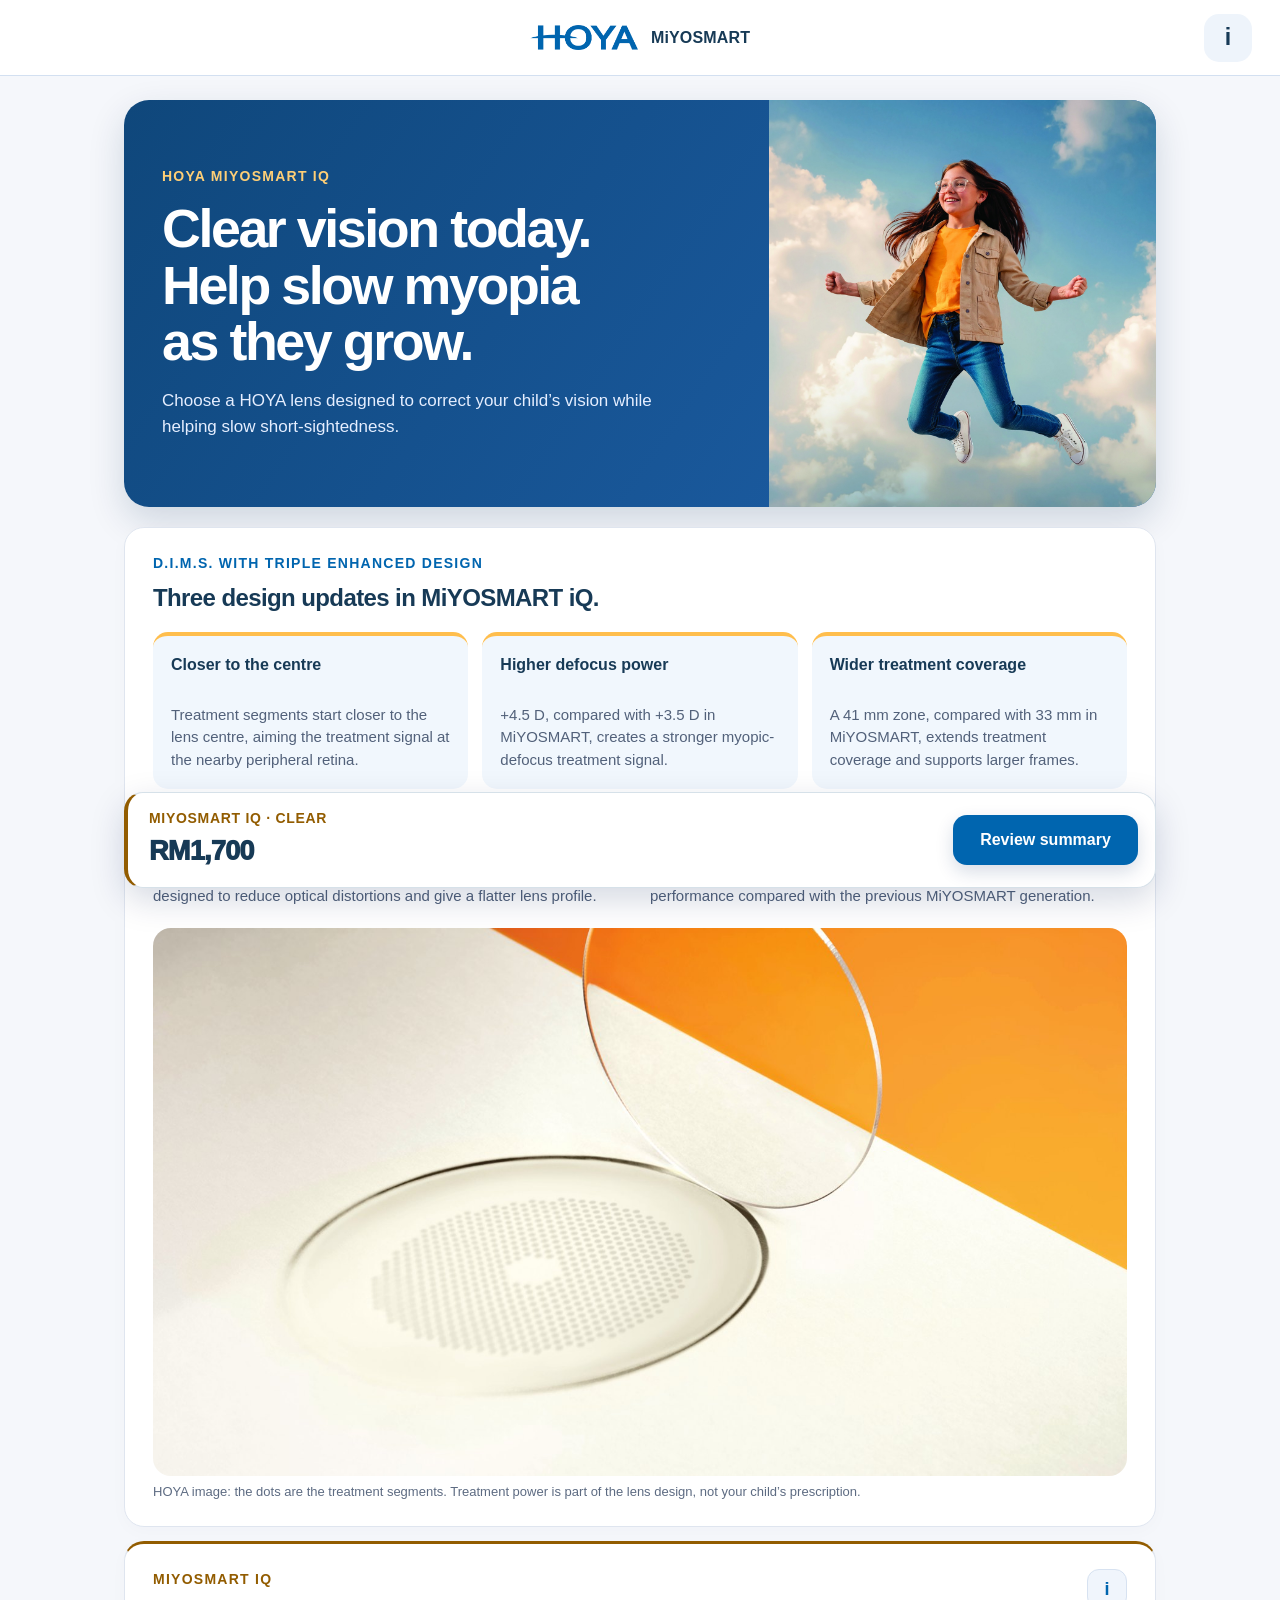
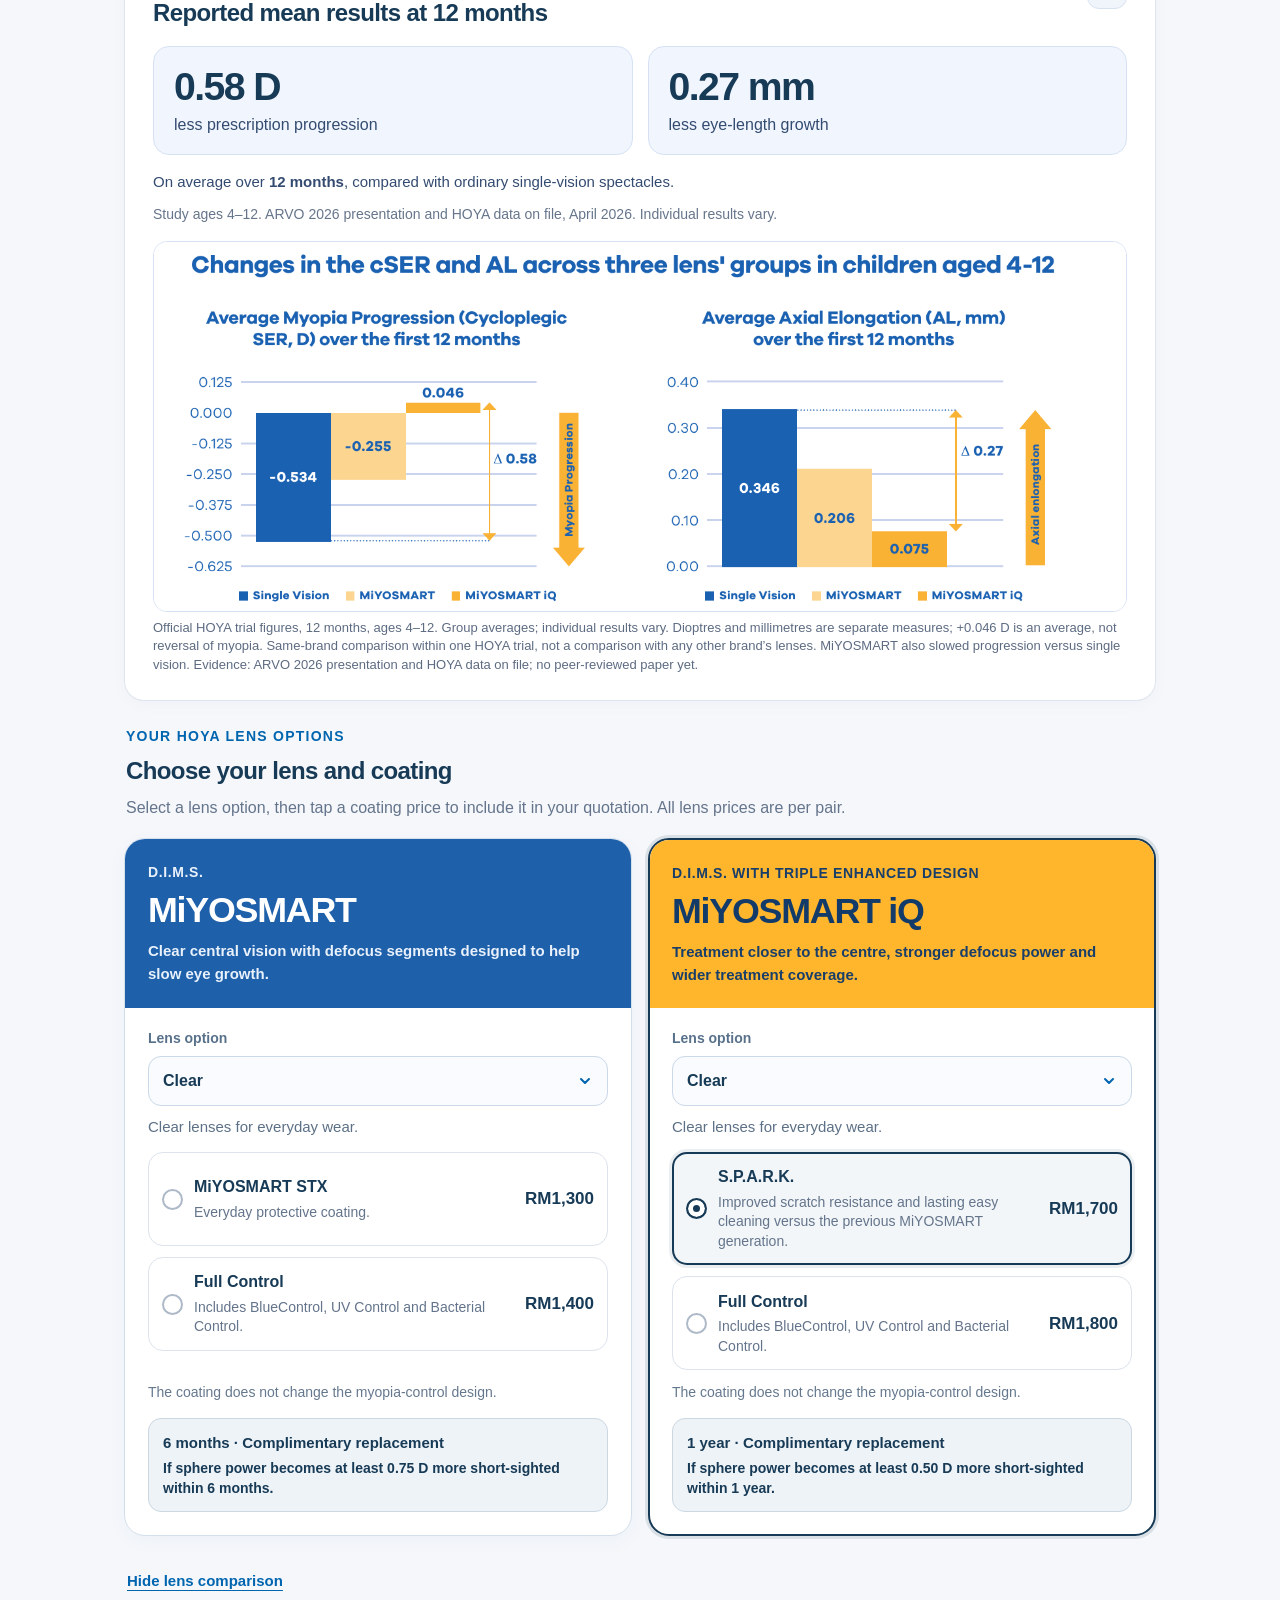
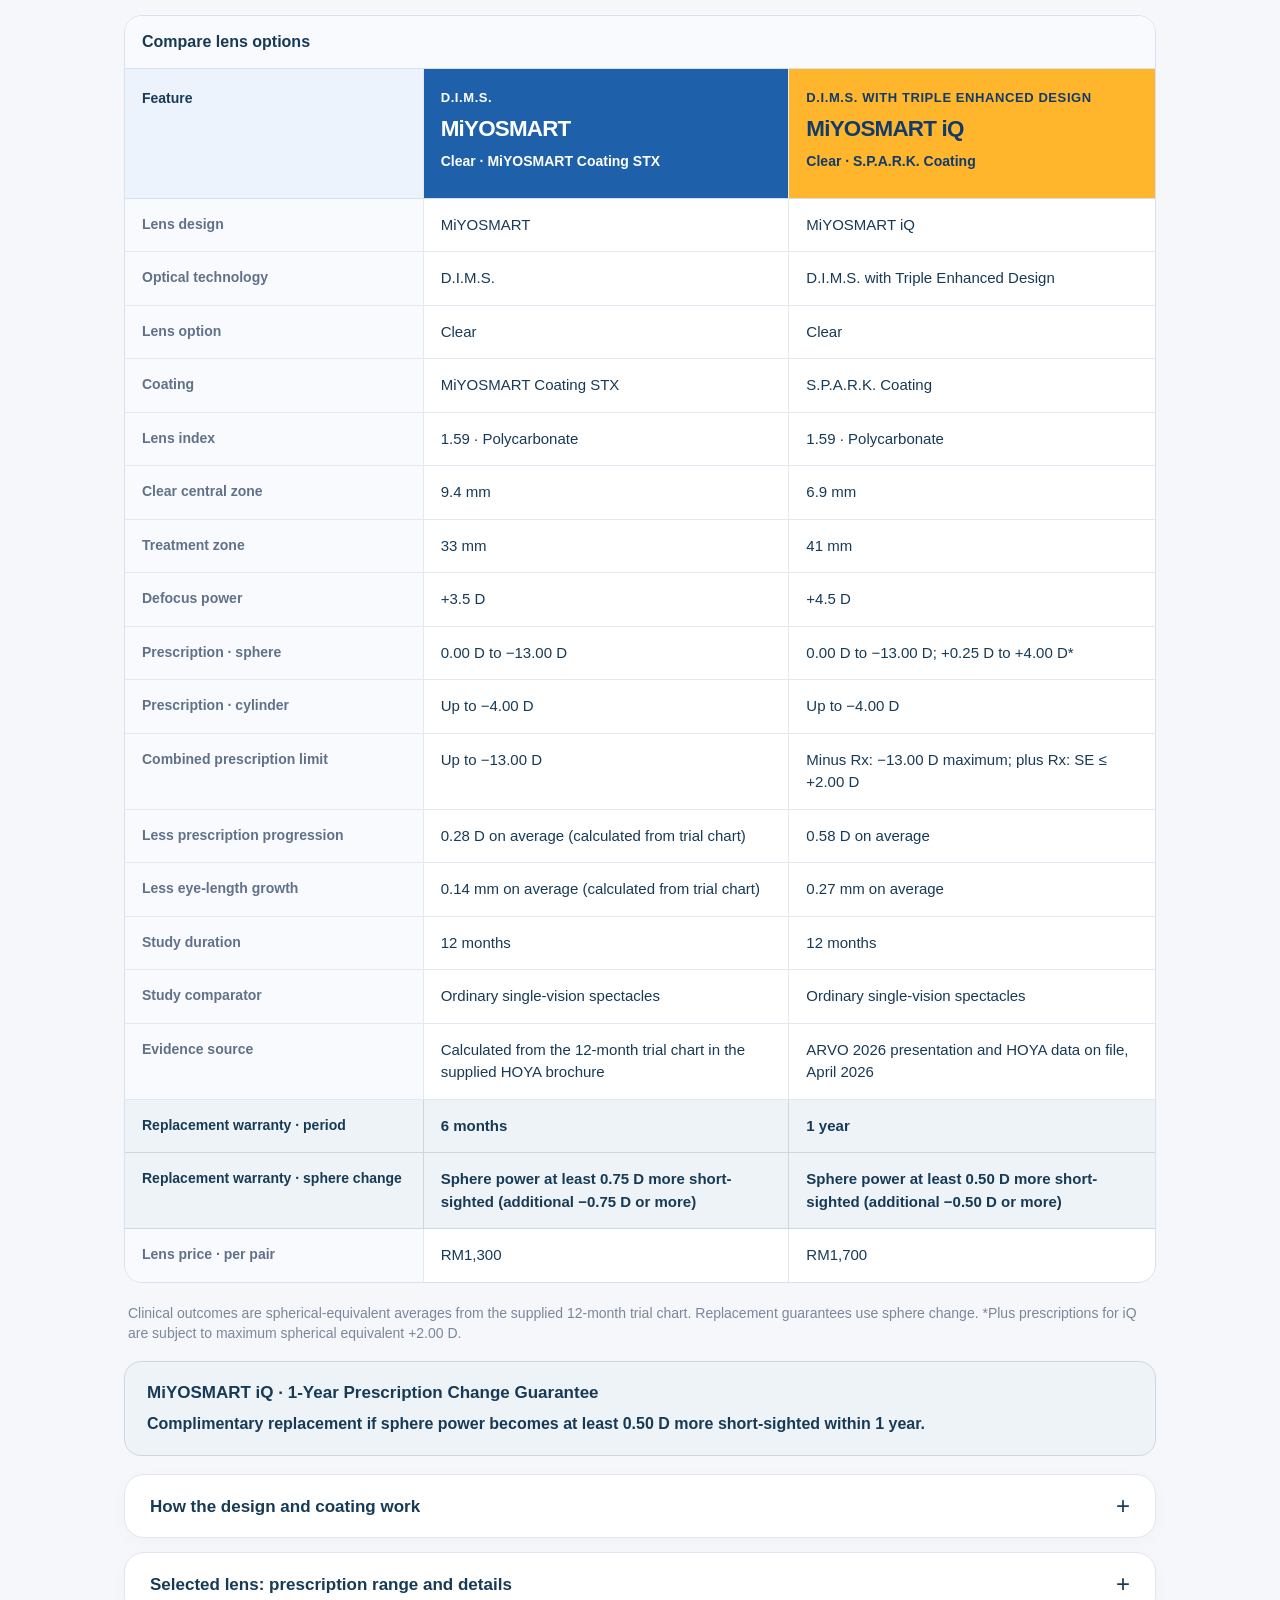
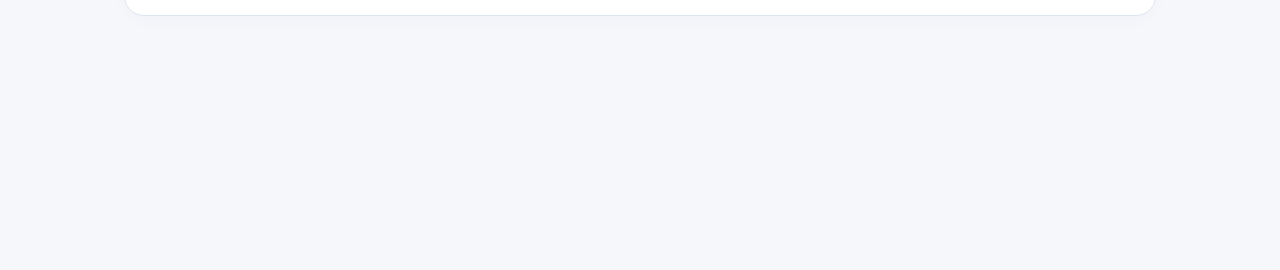
==== commit 31906782: "mplemented the agreed colours across Product → Compare → Summary, including pinned headings, chooser" ====
--- a/catalogues/hoya/index.html
+++ b/catalogues/hoya/index.html
@@ -10,6 +10,7 @@
   <link rel="icon" href="assets/hoya-logo.png">
   <link rel="stylesheet" href="styles.css">
   <link rel="stylesheet" href="design.css">
+  <link rel="stylesheet" href="../../model-themes.css">
   <script defer src="catalogue-data.js"></script>
   <script defer src="comparison.js"></script>
   <script defer src="printer.js"></script>
@@ -75,7 +76,7 @@
     <div class="sheet print-sheet">
       <div class="sheet-head"><div><h2 id="printTitle">Print labels</h2><p>Preview your selected HOYA package.</p></div><button class="close-button" type="button" aria-label="Close print preview" onclick="closeOverlay('printOverlay')">×</button></div>
       <div id="printStatus" class="print-status" data-state="idle" role="status" aria-live="polite"><span class="print-status-dot" aria-hidden="true"></span><span class="print-status-text">Ready to connect to D520BT-Z</span></div>
-      <section class="print-label-card"><h3>Quotation</h3><div id="labelPreview"></div><button id="printQuotationButton" class="primary-button print-action-button" type="button" onclick="printToD520('quotation')">Print Label</button></section>
+      <section class="print-label-card"><h3>Quotation</h3><div id="labelPreview"></div><button id="printQuotationButton" class="primary-button print-action-button" type="button" onclick="printToD520('quotation')">Print Quotation</button></section>
       <section class="print-label-card"><h3>Replacement guarantee</h3><div id="warrantyPreview"></div><button id="printWarrantyButton" class="primary-button print-action-button" type="button" onclick="printToD520('warranty')">Print Guarantee</button></section>
       <section class="print-label-card"><h3>Follow-up booklet label</h3><div id="bookletPreview"></div><button id="printBookletButton" class="primary-button print-action-button" type="button" onclick="printToD520('booklet')">Print Booklet Label</button></section>
       <section class="print-label-card"><h3>Biometry follow-up extension</h3><div id="biometryExtensionPreview"></div><button id="printBiometryExtensionButton" class="primary-button print-action-button" type="button" onclick="printToD520('extension')">Print Biometry Follow-up Extension</button></section>
--- a/catalogues/hoya/design.css
+++ b/catalogues/hoya/design.css
@@ -281,3 +281,50 @@
 .panel:has(> .frame-remove-wrap)>.row-action{flex:1;min-width:0}
 .frame-remove-wrap{margin:0;flex:none}
 .frame-clear{width:44px;min-width:44px;height:44px;min-height:44px;padding:0;margin:0;font-size:1.1rem;font-weight:900;line-height:1;display:inline-flex;align-items:center;justify-content:center;border-radius:12px}
+
+/* R1.17 model identity. Screen-only selectors leave native print surfaces intact. */
+.screen .catalogue-hero{background:linear-gradient(125deg,#0f477b,#1e60aa)}
+.screen .catalogue-hero-copy .eyebrow{color:#ffcf76}
+.screen .family-build-card[data-model-theme]{--family-pad:23px;padding:var(--family-pad);overflow:hidden;background:#fff}
+.screen .family-build-card[data-model-theme].selected{--family-pad:22px;border-color:#173a56;box-shadow:0 0 0 3px rgba(23,58,86,.12)}
+.screen .family-card-head.model-identity-band{min-height:156px;margin:calc(-1 * var(--family-pad)) calc(-1 * var(--family-pad)) 20px;padding:23px var(--family-pad) 22px;border-radius:0;align-content:start;background:linear-gradient(125deg,var(--model-start),var(--model-end));color:var(--model-ink)}
+.screen .family-card-head.model-identity-band .eyebrow{color:var(--model-muted);font-weight:750;letter-spacing:.045em;margin-bottom:8px}
+.screen .family-card-head.model-identity-band h3{font-size:clamp(1.7rem,2.8vw,2.25rem);font-weight:850;line-height:1.15;letter-spacing:-.035em;color:var(--model-ink);margin:0 0 9px;overflow-wrap:anywhere}
+.screen .family-card-head.model-identity-band p{color:var(--model-muted);line-height:1.5;font-weight:600}
+.screen .family-build-card[data-model-theme] .bundle-option.selected{background:#f2f6f9;border-color:#173a56;box-shadow:0 0 0 3px rgba(23,58,86,.08)}
+.screen .family-build-card[data-model-theme] .bundle-option.selected .bundle-radio{background:#173a56;border-color:#173a56}
+.screen .summary-hero.model-identity-band{background:linear-gradient(125deg,var(--model-start),var(--model-end));color:var(--model-ink)}
+.screen .summary-hero.model-identity-band .eyebrow,.screen .summary-hero.model-identity-band .model-choice-detail{color:var(--model-muted)}
+.screen .summary-hero.model-identity-band h1{color:var(--model-ink)}
+.screen .clinical-stat[data-model-theme]{border-top:3px solid var(--model-accent);background:#fff}
+.screen .clinical-stat[data-model-theme] h3{color:var(--model-accent)}
+.screen .clinical-panel[data-model-theme]{border-top:3px solid var(--model-accent)}
+.screen .clinical-panel[data-model-theme] .section-kicker{color:var(--model-accent)}
+.screen .comparison-table thead th[data-model-theme]{background:linear-gradient(125deg,var(--model-start),var(--model-end));color:var(--model-ink)}
+.screen .comparison-table thead th[data-model-theme] :is(strong,span,small){color:inherit}
+.screen .replacement-terms,.screen .family-guarantee,.screen .guarantee-panel,.screen .summary-guarantee{background:#eef3f7;border:1px solid #cbd7e1;color:#173a56}
+.screen .replacement-terms :is(strong,span),.screen .family-guarantee :is(strong,span),.screen .guarantee-panel :is(strong,span){color:#173a56}
+.screen .replacement-terms span,.screen .family-guarantee span,.screen .guarantee-panel span,.screen .summary-guarantee{font-weight:600}
+.screen .summary-guarantee{padding:15px 17px;border-radius:14px;margin:14px 0;line-height:1.5}
+.screen .summary-guarantee strong{font-weight:800;display:inline-block;margin-bottom:4px}
+.screen .sticky-total[data-model-theme],.consultation-dock .sticky-total[data-model-theme]{background:#fff;border:1px solid #d6e1e9;border-inline-start:4px solid var(--model-accent)}
+.screen .sticky-total[data-model-theme] .total-label,.consultation-dock .sticky-total[data-model-theme] .total-label{color:var(--model-accent)}
+#infoOverlay .sheet-head{border-bottom:1px solid #d9e4eb;padding-bottom:16px}
+#infoOverlay .sheet-head h2{color:#1e60aa}
+@media(max-width:600px){
+  .screen .family-build-card[data-model-theme]{--family-pad:20px}
+  .screen .family-build-card[data-model-theme].selected{--family-pad:19px}
+  .screen .family-card-head.model-identity-band{padding-top:22px;padding-bottom:21px;min-height:148px}
+}
+
+/* R1.17 final identity/terms details; no print-overlay selectors. */
+.screen .comparison-table thead th[data-model-theme] .eyebrow,
+.screen .comparison-table thead th[data-model-theme] .comparison-product-name,
+.screen .comparison-table thead th[data-model-theme] .model-choice-detail{display:block}
+.screen .comparison-table thead th[data-model-theme] .eyebrow{font-size:.8125rem;margin-bottom:8px;line-height:1.45}
+.screen .comparison-table thead th[data-model-theme] .comparison-product-name{font-size:1.4rem;line-height:1.2;margin-bottom:8px}
+.screen .comparison-table thead th[data-model-theme] .model-choice-detail{font-size:.875rem;font-weight:600;line-height:1.5}
+.screen .comparison-table .terms-row>td,.screen .comparison-table .terms-row>th{background:#eef3f7;color:#173a56;border-color:#cbd7e1}
+.screen .comparison-table .terms-row>td{font-weight:750}
+.screen .replacement-terms .terms-threshold,.screen .family-guarantee .terms-threshold,
+.screen .guarantee-panel .terms-threshold,.screen .summary-guarantee .terms-threshold{display:inline;font-size:inherit;line-height:inherit;margin:0;color:inherit;font-weight:850}
--- a/model-themes.css
+++ b/model-themes.css
@@ -0,0 +1,17 @@
+/* One model palette shared by product cards, comparisons and summaries.
+   Deliberately scoped: no print overlays, printer artwork or shared utilities. */
+[data-model-theme="stellest"]{--model-start:#087d8b;--model-end:#07828c;--model-ink:#fff;--model-muted:#fff;--model-accent:#087d8b;--model-soft:#edf7f8}
+[data-model-theme="stellest2"]{--model-start:#08265e;--model-end:#0d5991;--model-ink:#fff;--model-muted:#e5effb;--model-accent:#0d5991;--model-soft:#eff4fb}
+[data-model-theme="miyosmart"]{--model-start:#1e60aa;--model-end:#1e60aa;--model-ink:#fff;--model-muted:#e9f1fc;--model-accent:#1e60aa;--model-soft:#eef4fb}
+[data-model-theme="iq"]{--model-start:#ffb62d;--model-end:#ffb62d;--model-ink:#123b6a;--model-muted:#183e69;--model-accent:#925c00;--model-soft:#fff5df}
+[data-model-theme="myoactive"]{--model-start:#061f49;--model-end:#1654a4;--model-ink:#fff;--model-muted:#dce9ff;--model-accent:#1654a4;--model-soft:#eef3fc}
+.model-identity-band{background:linear-gradient(125deg,var(--model-start),var(--model-end));color:var(--model-ink)}
+.model-identity-band .eyebrow,.model-identity-band .comparison-brand,.model-identity-band .comparison-technology{color:var(--model-muted);font-weight:750;line-height:1.45;letter-spacing:.045em}
+.model-identity-band h1,.model-identity-band h3,.model-identity-band .comparison-product-name{color:var(--model-ink);font-size:clamp(1.7rem,2.8vw,2.25rem);font-weight:850;letter-spacing:-.035em;line-height:1.15;overflow-wrap:anywhere}
+.model-identity-band p,.model-identity-band .model-choice-detail,.model-identity-band .comparison-style,.model-identity-band .comparison-index{color:var(--model-muted);font-size:.9375rem;font-weight:600;line-height:1.5;letter-spacing:0}
+.model-choice-detail{margin:8px 0 6px}
+.model-heading{padding:23px 25px;border-radius:20px 20px 0 0;margin:18px 0 0}
+.model-heading .eyebrow{margin:0 0 8px}
+.model-heading h3{margin:0}
+
+.model-identity-band .model-index-detail{color:var(--model-muted);font-size:.875rem;font-weight:600;line-height:1.5}
